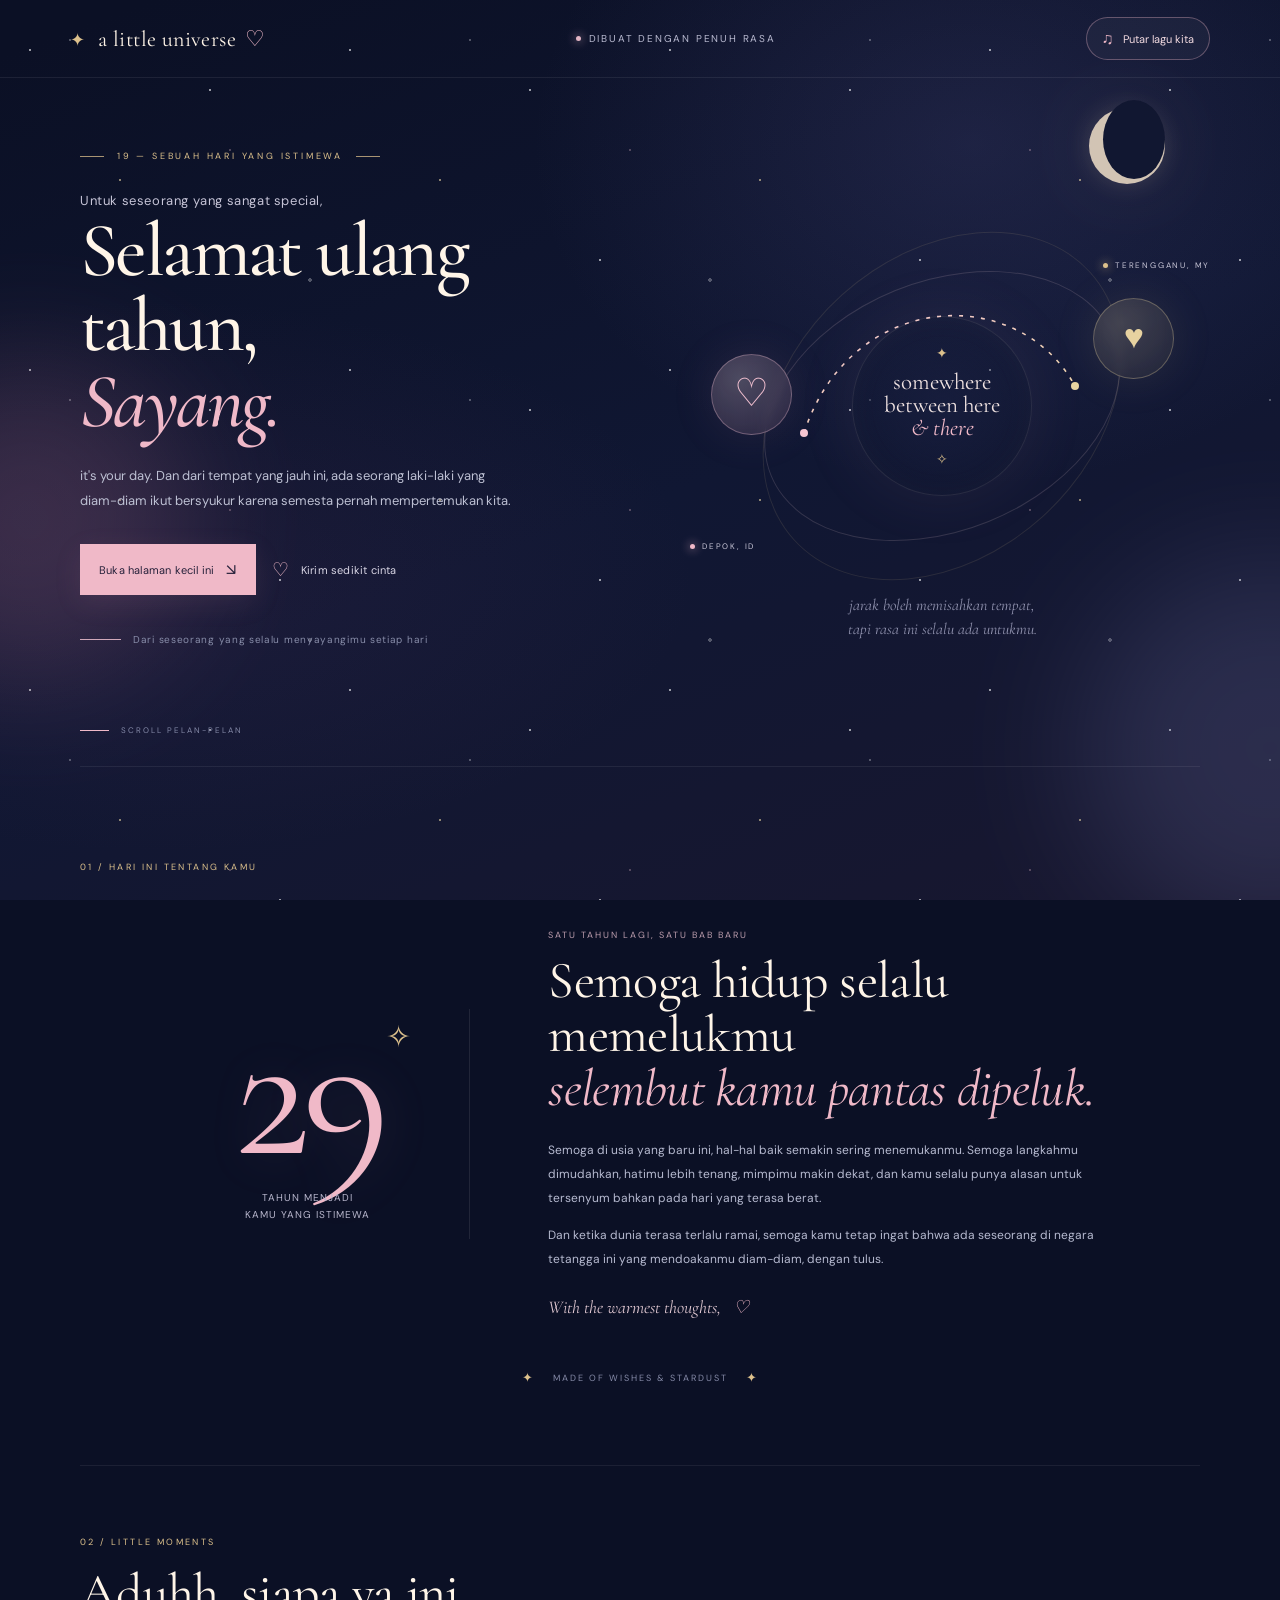
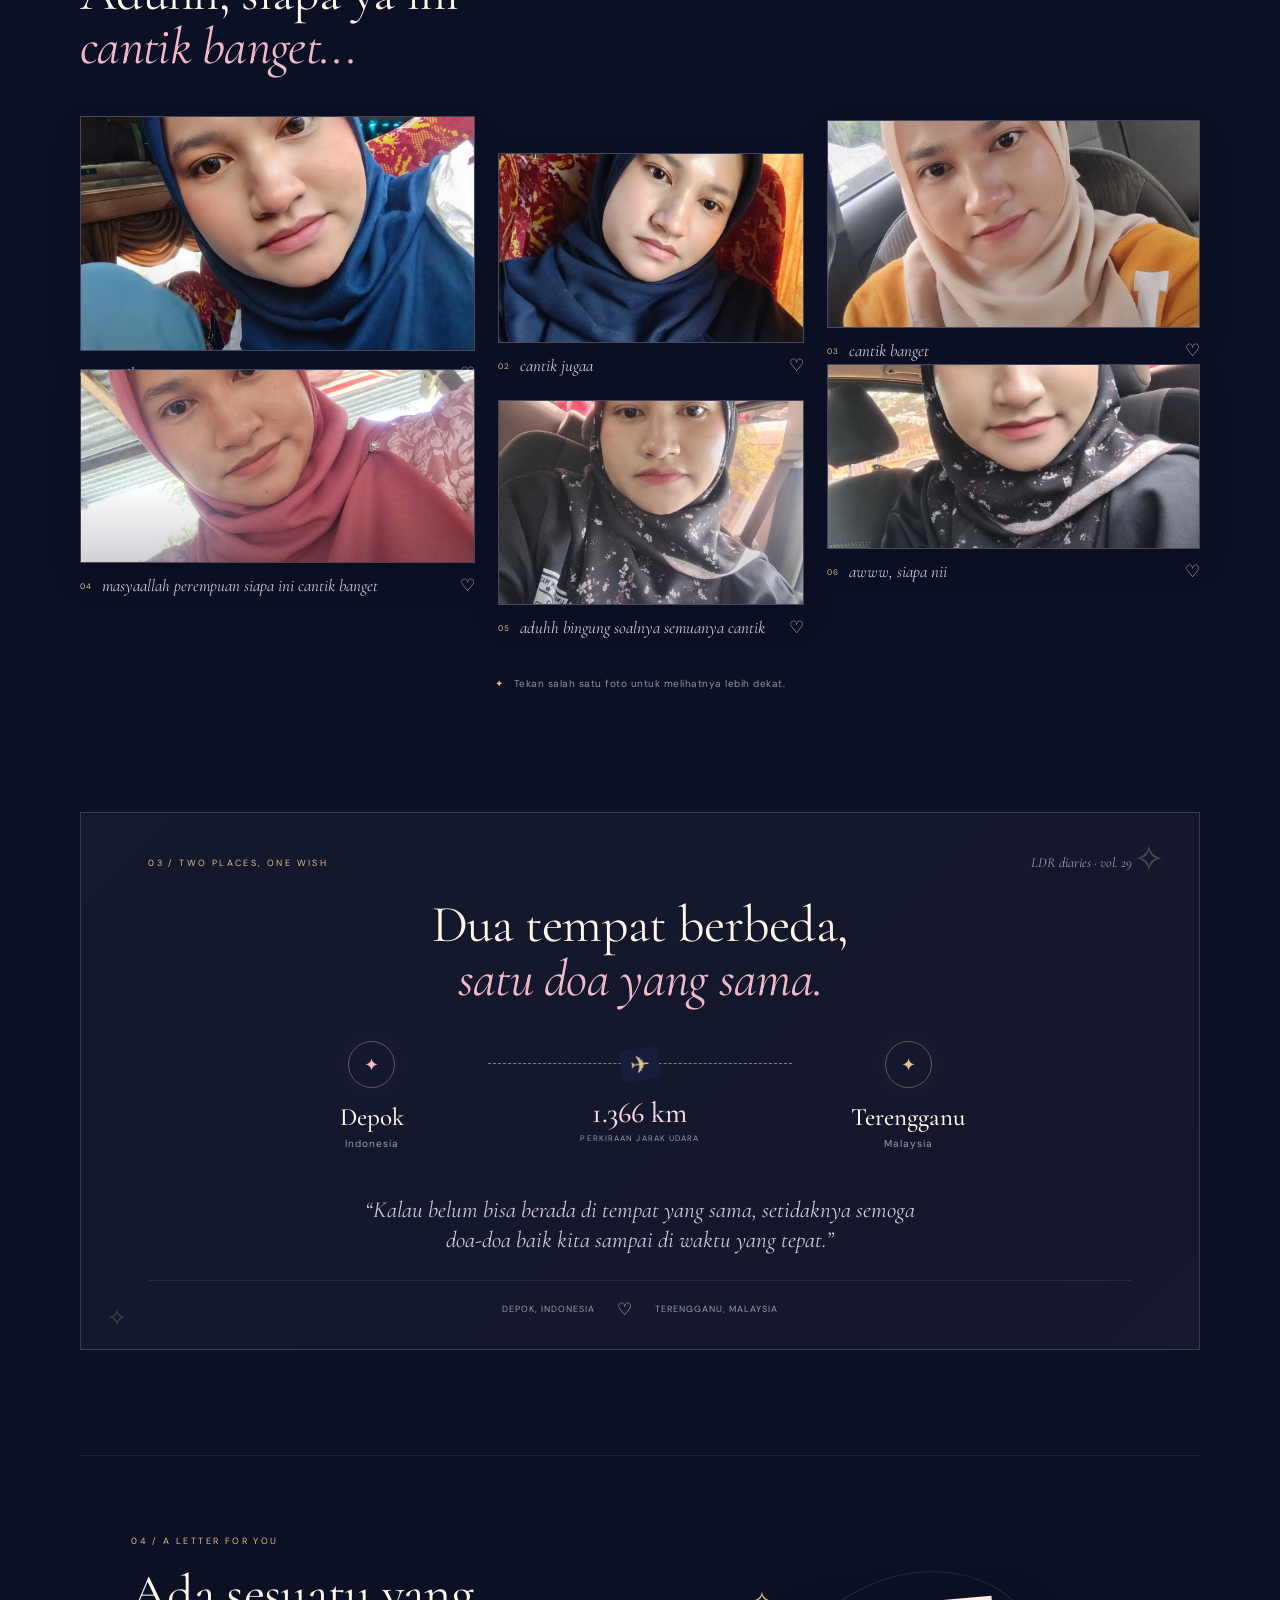
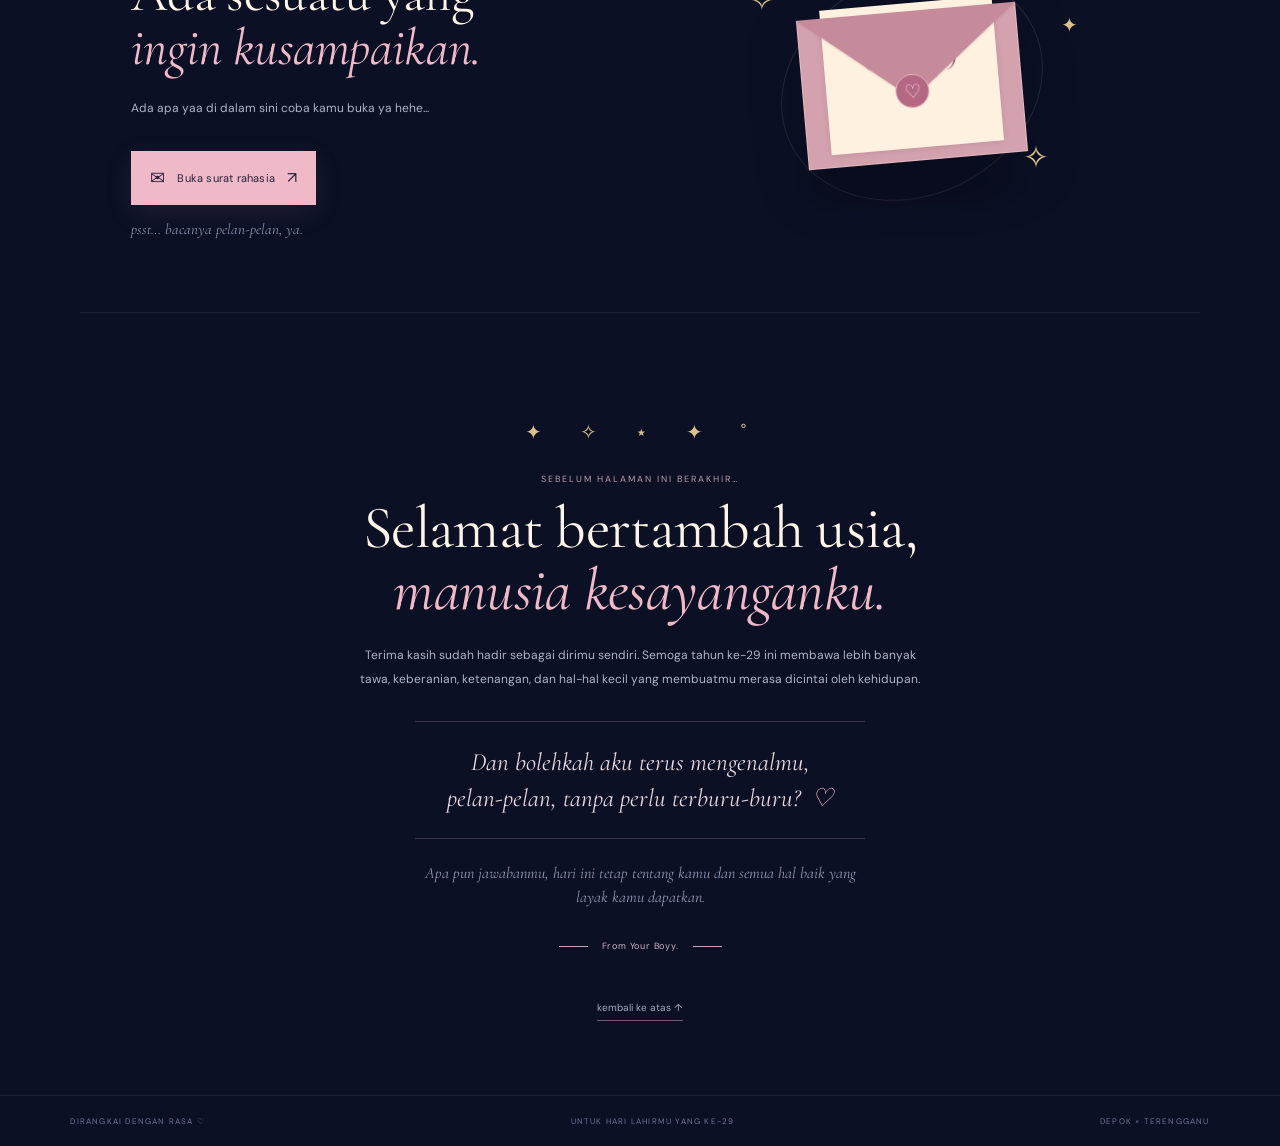
==== index.html @ 0161edea "Update index.html" ====
<!doctype html>
<html lang="id">
<head>
  <meta charset="utf-8">
  <meta name="viewport" content="width=device-width, initial-scale=1">
  <meta name="theme-color" content="#10162f">
  <meta name="description" content="Sebuah halaman kecil untuk merayakan 29 tahun seseorang yang istimewa, meski terpisah jarak Depok dan Terengganu.">
  <title>For you, My Bini ✦</title>
  <link rel="preconnect" href="https://fonts.googleapis.com">
  <link rel="preconnect" href="https://fonts.gstatic.com" crossorigin>
  <link href="https://fonts.googleapis.com/css2?family=Cormorant+Garamond:wght@400;500;600;700&family=DM+Sans:wght@400;500;600;700&display=swap" rel="stylesheet">
  <link rel="stylesheet" href="style.css">
</head>
<body>
  <div class="sky" aria-hidden="true">
    <div class="stars stars-a"></div><div class="stars stars-b"></div>
    <div class="moon"></div><div class="glow glow-one"></div><div class="glow glow-two"></div>
  </div>
  <div class="petal-layer" id="petalLayer" aria-hidden="true"></div>
  <div class="heart-layer" id="heartLayer" aria-hidden="true"></div>

  <header class="topbar">
    <a class="brand" href="#home" aria-label="Kembali ke halaman awal"><span class="brand-mark">✦</span> a little universe <span class="brand-heart">♡</span></a>
    <div class="topbar-note"><span class="status-dot"></span> dibuat dengan penuh rasa</div>
    <button class="music-control" id="musicToggle" type="button" aria-label="Putar musik">
      <span class="music-icon" id="musicIcon">♫</span><span id="musicLabel">Putar lagu kita</span>
    </button>
    <audio id="backgroundMusic" autoplay loop preload="auto">
  <source src="music/for-you.mp3" type="audio/mpeg">
</audio>
  </header>

  <main>
    <section class="hero section-wrap" id="home">
      <div class="hero-copy">
        <p class="eyebrow"><span class="eyebrow-line"></span> 19 — sebuah hari yang istimewa <span class="eyebrow-line"></span></p>
        <p class="hero-overline">Untuk seseorang yang sangat special,</p>
        <h1>Selamat ulang tahun,<br><em>Sayang.</em></h1>
        <p class="hero-subtitle">it's your day. Dan dari tempat yang jauh ini, ada seorang laki-laki yang diam-diam ikut bersyukur karena semesta pernah mempertemukan kita.</p>
        <div class="hero-actions">
          <a class="btn btn-primary" href="#surat">Buka halaman kecil ini <span>↘</span></a>
          <button class="btn btn-quiet" id="sprinkleButton" type="button"><span>♡</span> Kirim sedikit cinta</button>
        </div>
        <div class="hero-signature"><span class="signature-rule"></span><span>Dari seseorang yang selalu menyayangimu setiap hari</span></div>
      </div>
      <div class="hero-art" aria-label="Ilustrasi dua hati yang terhubung oleh jarak">
        <div class="orbit orbit-one"></div><div class="orbit orbit-two"></div>
        <div class="orbit-label label-id"><span class="mini-dot"></span> DEPOK, ID</div>
        <div class="orbit-label label-my"><span class="mini-dot"></span> TERENGGANU, MY</div>
        <svg class="connection-line" viewBox="0 0 420 390" aria-hidden="true">
          <path d="M72 222 C 118 80, 285 70, 343 175" fill="none" stroke="url(#lineGradient)" stroke-width="1.6" stroke-dasharray="4 7"/>
          <circle cx="72" cy="222" r="4" fill="#f6c6d2"/><circle cx="343" cy="175" r="4" fill="#e8d5a2"/>
          <defs><linearGradient id="lineGradient" x1="0" y1="0" x2="1" y2="1"><stop stop-color="#f6c6d2"/><stop offset="1" stop-color="#e8d5a2"/></linearGradient></defs>
        </svg>
        <div class="heart-orb heart-orb-left"><span>♡</span></div>
        <div class="heart-orb heart-orb-right"><span>♥</span></div>
        <div class="art-center"><span class="tiny-star">✦</span><span class="art-center-text">somewhere<br>between here<br><i>&amp; there</i></span><span class="tiny-star">✧</span></div>
        <div class="orbit-caption">jarak boleh memisahkan tempat,<br>tapi rasa ini selalu ada untukmu.</div>
      </div>
      <a class="scroll-cue" href="#wish" aria-label="Gulir ke bagian berikutnya"><span></span> SCROLL PELAN-PELAN</a>
    </section>

    <section class="wish section-wrap" id="wish">
      <div class="section-kicker">01 / HARI INI TENTANG KAMU</div>
      <div class="wish-grid">
        <div class="wish-number"><span class="number-29">29</span><span class="number-caption">tahun menjadi<br>kamu yang istimewa</span><span class="number-spark">✧</span></div>
        <div class="wish-copy">
          <p class="small-label">Satu tahun lagi, satu bab baru</p>
          <h2>Semoga hidup selalu memelukmu<br><em>selembut kamu pantas dipeluk.</em></h2>
          <p>Semoga di usia yang baru ini, hal-hal baik semakin sering menemukanmu. Semoga langkahmu dimudahkan, hatimu lebih tenang, mimpimu makin dekat, dan kamu selalu punya alasan untuk tersenyum bahkan pada hari yang terasa berat.</p>
          <p>Dan ketika dunia terasa terlalu ramai, semoga kamu tetap ingat bahwa ada seseorang di negara tetangga ini yang mendoakanmu diam-diam, dengan tulus.</p>
          <div class="wish-signoff">With the warmest thoughts, <span>♡</span></div>
        </div>
      </div>
      <div class="wish-divider"><span>✦</span><span>made of wishes &amp; stardust</span><span>✦</span></div>
    </section>

    <section class="gallery-section section-wrap" id="kenangan">
      <div class="section-heading">
        <div><div class="section-kicker">02 / LITTLE MOMENTS</div><h2>Aduhh, siapa ya ini<br><em>cantik banget...</em></h2></div>
      </div>
      <div class="gallery-grid">
        <button class="photo-card photo-tall" type="button" data-photo="1" aria-label="Buka foto kenangan 1">
          <span class="photo-frame"><img src="images/diyana1.jpeg" alt="Foto kenangan pertama" loading="lazy"><span class="photo-placeholder"><span class="placeholder-spark">✧</span><b>foto favoritmu</b><small>assets/foto-1.jpg</small></span><span class="photo-wash"></span></span><span class="photo-caption"><span>01</span> cantik <i>♡</i></span>
        </button>
        <button class="photo-card photo-offset" type="button" data-photo="2" aria-label="Buka foto kenangan 2">
          <span class="photo-frame"><img src="images/diyana2.jpeg" alt="Foto kenangan kedua" loading="lazy"><span class="photo-placeholder"><span class="placeholder-spark">✧</span><b>momen sederhana</b><small>assets/foto-2.jpg</small></span><span class="photo-wash"></span></span><span class="photo-caption"><span>02</span> cantik jugaa <i>♡</i></span>
        </button>
        <button class="photo-card photo-third" type="button" data-photo="3" aria-label="Buka foto kenangan 3">
          <span class="photo-frame"><img src="images/diyana4.jpeg" alt="Foto kenangan ketiga" loading="lazy"><span class="photo-placeholder"><span class="placeholder-spark">✧</span><b>versi terbaikmu</b><small>assets/foto-3.jpg</small></span><span class="photo-wash"></span></span><span class="photo-caption"><span>03</span> cantik banget <i>♡</i></span>
        </button>
        <button class="photo-card photo-fourth" type="button" data-photo="4" aria-label="Buka foto kenangan 4">
          <span class="photo-frame"><img src="images/diyana6.jpeg" alt="Foto kenangan keempat" loading="lazy"><span class="photo-placeholder"><span class="placeholder-spark">✧</span><b>pemandangan favorit</b><small>assets/foto-4.jpg</small></span><span class="photo-wash"></span></span><span class="photo-caption"><span>04</span> masyaallah perempuan siapa ini cantik banget <i>♡</i></span>
        </button>
        <button class="photo-card photo-fifth" type="button" data-photo="5" aria-label="Buka foto kenangan 5">
          <span class="photo-frame"><img src="images/diyana5.jpeg" alt="Foto kenangan kelima" loading="lazy"><span class="photo-placeholder"><span class="placeholder-spark">✧</span><b>foto yang bikin rindu</b><small>assets/foto-5.jpg</small></span><span class="photo-wash"></span></span><span class="photo-caption"><span>05</span> aduhh bingung soalnya semuanya cantik <i>♡</i></span>
        </button>
        <button class="photo-card photo-sixth" type="button" data-photo="6" aria-label="Buka foto kenangan 6">
          <span class="photo-frame"><img src="images/diyana7.jpeg" alt="Foto kenangan keenam" loading="lazy"><span class="photo-placeholder"><span class="placeholder-spark">✧</span><b>senyum sekali lagi</b><small>assets/foto-6.jpg</small></span><span class="photo-wash"></span></span><span class="photo-caption"><span>06</span> awww, siapa nii <i>♡</i></span>
        </button>
      </div>
      <p class="gallery-footnote"><span>✦</span> Tekan salah satu foto untuk melihatnya lebih dekat.</p>
    </section>

    <section class="distance-section section-wrap" id="jarak">
      <div class="distance-card">
        <div class="distance-topline"><span class="section-kicker">03 / TWO PLACES, ONE WISH</span><span class="distance-stamp">LDR diaries · vol. 29</span></div>
        <h2>Dua tempat berbeda,<br><em>satu doa yang sama.</em></h2>
        <div class="route-visual">
          <div class="route-place"><span class="route-pin pin-indo">✦</span><b>Depok</b><small>Indonesia</small></div>
          <div class="route-middle"><div class="route-dash"></div><div class="route-plane">✈</div><div class="distance-number" id="distanceNumber">— km</div><small>perkiraan jarak udara</small></div>
          <div class="route-place"><span class="route-pin pin-malay">✦</span><b>Terengganu</b><small>Malaysia</small></div>
        </div>
        <p class="distance-quote">“Kalau belum bisa berada di tempat yang sama, setidaknya semoga doa-doa baik kita sampai di waktu yang tepat.”</p>
        <div class="distance-bottom"><span>Depok, Indonesia</span><span class="tiny-heart">♡</span><span>Terengganu, Malaysia</span></div>
      </div>
    </section>

    <section class="letter-section section-wrap" id="surat">
      <div class="letter-intro">
        <div class="section-kicker">04 / A LETTER FOR YOU</div>
        <h2>Ada sesuatu yang<br><em>ingin kusampaikan.</em></h2>
        <p>Ada apa yaa di dalam sini coba kamu buka ya hehe...</p>
        <button class="btn btn-primary letter-open" id="openLetter" type="button"><span class="envelope-icon">✉</span> Buka surat rahasia <span>↗</span></button>
        <div class="letter-hint">psst… bacanya pelan-pelan, ya.</div>
      </div>
      <div class="letter-illustration" aria-hidden="true">
        <div class="letter-orbit"></div><div class="envelope-shadow"></div>
        <div class="envelope"><div class="envelope-back"></div><div class="envelope-paper"><span>untukmu,</span><b>di usia 29</b><i>♡</i></div><div class="envelope-flap"></div><div class="envelope-seal">♡</div></div>
        <span class="letter-star star-a">✧</span><span class="letter-star star-b">✦</span><span class="letter-star star-c">✧</span>
      </div>
    </section>

    <section class="closing-section section-wrap" id="penutup">
      <div class="closing-stars" aria-hidden="true">✦　✧　⋆　✦　˚</div>
      <p class="small-label">Sebelum halaman ini berakhir…</p>
      <h2>Selamat bertambah usia,<br><em>manusia kesayanganku.</em></h2>
      <p class="closing-copy">Terima kasih sudah hadir sebagai dirimu sendiri. Semoga tahun ke-29 ini membawa lebih banyak tawa, keberanian, ketenangan, dan hal-hal kecil yang membuatmu merasa dicintai oleh kehidupan.</p>
      <div class="closing-question">Dan bolehkah aku terus mengenalmu, <br>pelan-pelan, tanpa perlu terburu-buru? <span>♡</span></div>
      <p class="closing-note">Apa pun jawabanmu, hari ini tetap tentang kamu dan semua hal baik yang layak kamu dapatkan.</p>
      <div class="closing-signature"><span class="signature-line"></span><span>From Your Boyy.</span><span class="signature-line"></span></div>
      <button class="back-to-top" id="backToTop" type="button">kembali ke atas ↑</button>
    </section>
  </main>

  <footer class="site-footer"><span>dirangkai dengan rasa ♡</span><span>untuk hari lahirmu yang ke-29</span><span>Depok × Terengganu</span></footer>

  <div class="letter-modal" id="letterModal" role="dialog" aria-modal="true" aria-labelledby="letterTitle" aria-hidden="true">
    <div class="modal-backdrop" data-close-letter></div>
    <article class="letter-paper">
      <button class="modal-close" id="closeLetter" type="button" aria-label="Tutup surat">×</button>
      <div class="paper-top">A LETTER, JUST FOR YOU <span>♡</span></div>
      <div class="paper-flower">✿</div>
      <h2 id="letterTitle">Untuk Sayang,<br><em>di hari ulang tahunmu.</em></h2>
      <div class="letter-body">
        <p>Hai, kamu. Selamat ulang tahun, ya. 🤍</p>
        <p>Aku berharap kamu selalu dikelilingi hal-hal yang membuatmu bahagia, orang-orang yang tulus menyayangimu, dan kesempatan-kesempatan baik yang selama ini kamu tunggu.</p>
        <p>Aku tahu, dari Indonesia ke Malaysia ada jarak yang nggak bisa begitu saja dihilangkan. Ada waktu yang nggak selalu sama, ada rindu yang kadang cuma bisa disampaikan lewat pesan, dan ada momen ketika kehadiran secara langsung terasa jauh sekali. Tapi hari ini, lewat halaman kecil ini, aku ingin kamu tahu bahwa aku ikut senang bisa mengenalmu.</p>
        <p>Aku suka caramu menjadi dirimu sendiri. Mungkin aku belum tahu semua cerita tentangmu, belum mengenal semua sisi yang kamu simpan, dan tentu masih banyak hal yang bisa kupelajari tentang kamu. Justru itu yang membuatku ingin mengenalmu lebih jauh bukan dengan terburu-buru, melainkan dengan cara yang nyaman untuk kita berdua.</p>
        <p>Di harimu ini, semoga kamu nggak terlalu keras pada diri sendiri. Kamu nggak harus selalu kuat, nggak harus selalu punya jawaban, dan nggak perlu membandingkan perjalananmu dengan siapa pun. Kamu boleh beristirahat. Kamu boleh mengubah rencana. Kamu boleh memilih hal-hal yang membuat hati kamu tenang. Semoga kamu selalu ingat betapa berharganya dirimu, bahkan pada hari ketika kamu sendiri sulit melihatnya.</p>
        <p>Kalau suatu saat kamu lelah, semoga ada tempat untuk bercerita. Kalau suatu hari kamu meragukan diri sendiri, semoga kamu menemukan alasan untuk mencoba lagi. Dan kalau hari ini kamu meniup lilin, semoga salah satu harapanmu adalah untuk lebih bahagia karena kamu benar-benar pantas mendapatkannya.</p>
        <p>Aku nggak akan menjanjikan hal-hal besar hanya agar terdengar indah. Untuk sekarang, aku cukup ingin hadir dengan tulus, mendengarkanmu, mendukung hal-hal baik yang kamu perjuangkan, dan ikut tersenyum setiap kali ada kabar bahagia darimu. Biar waktu yang mengajarkan kita akan menjadi apa cerita ini nanti.</p>
        <p>Selamat ulang tahun, Sayang. Semoga Allah selalu melindungimu, hari ini dan seterusnya. Jaga diri baik-baik di sana, ya. Sampai jarak suatu hari terasa lebih dekat, aku titipkan doa dan sedikit rasa hangat dari sini.</p>
        <p class="letter-last-line">Kamu layak mendapat banyak hal baik.<br>Dan hari ini, aku berharap kamu merasakannya. <span>♡</span></p>
        <p class="letter-last-line">Sekarang kamu boleh buka barang yang kemarin dahh sampai. semoga suka yaa...<br>Love You So Much Sayangg... <span>♡</span></p>
      </div>
      <div class="paper-signoff">dengan tulus, <br><em>Boyy</em></div>
      <div class="paper-bottom">DEPOK, INDONESIA ✦ TERENGGANU, MALAYSIA</div>
    </article>
  </div>

  <div class="photo-modal" id="photoModal" role="dialog" aria-modal="true" aria-label="Tampilan foto besar" aria-hidden="true">
    <div class="modal-backdrop" data-close-photo></div><button class="photo-modal-close" id="closePhoto" type="button" aria-label="Tutup foto">×</button>
    <img id="largePhoto" src="" alt="Foto kenangan diperbesar"><p id="largePhotoCaption"></p>
  </div>
  <div class="toast" id="toast" role="status" aria-live="polite">Satu peluk virtual sedang dikirim ♡</div>
  <script src="script.js"></script>
</body>
</html>
---- style.css ----
:root {
  --night: #0b1025;
  --night-soft: #121a35;
  --navy: #182142;
  --rose: #f0b9c8;
  --rose-light: #f9dce3;
  --cream: #fff5e8;
  --gold: #ddc18c;
  --muted: #aaaec6;
  --serif: 'Cormorant Garamond', Georgia, serif;
  --sans: 'DM Sans', Arial, sans-serif;
}
* { box-sizing: border-box; }
html { scroll-behavior: smooth; scroll-padding-top: 80px; }
body { margin: 0; background: var(--night); color: var(--cream); font-family: var(--sans); overflow-x: hidden; }
button, a { font: inherit; }
button { color: inherit; }
a { color: inherit; text-decoration: none; }
::selection { background: #e9b7c6; color: #10152e; }
.sky { position: fixed; inset: 0; pointer-events: none; overflow: hidden; z-index: -2; background: radial-gradient(ellipse at 76% 16%, rgba(86, 84, 143, .22), transparent 32%), radial-gradient(ellipse at 12% 64%, rgba(96, 53, 93, .16), transparent 34%), linear-gradient(160deg,#0b1025 4%,#101733 54%,#18172f 100%); }
.stars, .stars:before, .stars:after { content: ''; position: absolute; inset: 0; background-repeat: repeat; }
.stars-a { opacity: .58; background-image: radial-gradient(1px 1px at 30px 50px,#fff 99%,transparent),radial-gradient(1px 1px at 120px 180px,#e8d5a2 99%,transparent),radial-gradient(1.5px 1.5px at 210px 90px,#fff 99%,transparent),radial-gradient(1px 1px at 280px 260px,#fff 99%,transparent); background-size: 320px 320px; animation: drift 100s linear infinite; }
.stars-b { opacity: .28; background-image: radial-gradient(1px 1px at 70px 40px,#fff 99%,transparent),radial-gradient(1px 1px at 230px 150px,#f6c6d2 99%,transparent),radial-gradient(2px 2px at 310px 280px,#fff 99%,transparent); background-size: 400px 360px; animation: drift 140s linear infinite reverse; }
.moon { position: absolute; top: 12%; right: 9%; width: 76px; aspect-ratio: 1; border-radius: 50%; background: #fbe9cf; opacity: .82; box-shadow: 0 0 24px rgba(255,228,191,.18),0 0 90px rgba(243,205,188,.14); }
.moon:after { content: ''; position: absolute; inset: -8px 0 5px 14px; border-radius: 50%; background: #10162f; }
.glow { position: absolute; border-radius: 50%; filter: blur(65px); opacity: .2; }
.glow-one { background: #c67e9e; width: 320px; height: 320px; top: 40%; left: -130px; }
.glow-two { background: #7f83bd; width: 380px; height: 380px; top: 62%; right: -180px; }
.topbar { height: 78px; display: flex; align-items: center; justify-content: space-between; gap: 22px; max-width: 1320px; padding: 0 5.5%; margin: auto; position: relative; z-index: 10; border-bottom: 1px solid rgba(255,255,255,.075); }
.brand { font-family: var(--serif); font-size: 22px; letter-spacing: .4px; white-space: nowrap; }.brand-mark { color: var(--gold); font-size: 18px; margin-right: 7px; }.brand-heart { color: var(--rose); margin-left: 4px; }
.topbar-note { font-size: 10px; letter-spacing: 1.8px; text-transform: uppercase; color: #b9bad0; display: flex; align-items: center; gap: 8px; }.status-dot { width: 5px; height: 5px; display: inline-block; border-radius: 50%; background: #e4b6c5; box-shadow: 0 0 10px #e4b6c5; }
.music-control { border: 1px solid rgba(240,185,200,.34); background: rgba(255,255,255,.035); padding: 10px 15px; display: flex; align-items: center; gap: 9px; cursor: pointer; border-radius: 30px; font-size: 11px; color: #f4dce2; transition: .25s; }.music-control:hover { background: rgba(240,185,200,.12); border-color: var(--rose); transform: translateY(-1px); }.music-icon { font-size: 16px; color: var(--rose); }.music-control.is-playing .music-icon { animation: musicPulse .8s ease-in-out infinite alternate; }
.section-wrap { width: min(1120px, 89%); margin-inline: auto; position: relative; }
.hero { min-height: 650px; display: grid; grid-template-columns: 1fr .92fr; align-items: center; padding: 72px 0 105px; gap: 4%; }
.hero-copy { position: relative; z-index: 2; padding-bottom: 15px; }.eyebrow { display: flex; align-items: center; gap: 13px; color: var(--gold); font-size: 9px; letter-spacing: 2.8px; text-transform: uppercase; margin: 0 0 30px; }.eyebrow-line { width: 24px; height: 1px; background: var(--gold); opacity: .75; }
.hero-overline { margin: 0 0 4px; color: #c6c4d7; font-size: 13px; letter-spacing: .6px; }.hero h1 { font: 500 clamp(54px,6vw,81px)/.98 var(--serif); letter-spacing: -2.6px; margin: 0 0 24px; color: #fff5e8; }.hero h1 em { color: var(--rose); font-weight: 500; }.hero-subtitle { color: #bdc0d3; font-size: 13px; line-height: 1.95; max-width: 435px; margin: 0; }.hero-actions { display: flex; flex-wrap: wrap; align-items: center; gap: 13px; margin-top: 31px; }.btn { border: 0; cursor: pointer; display: inline-flex; align-items: center; justify-content: center; gap: 12px; font-size: 11px; letter-spacing: .2px; transition: .25s; }.btn-primary { padding: 15px 19px; background: var(--rose); color: #26213a; box-shadow: 0 8px 28px rgba(217,151,174,.1); }.btn-primary:hover { background: #f8d4df; transform: translateY(-2px); box-shadow: 0 11px 34px rgba(217,151,174,.2); }.btn-primary span:last-child { font-size: 16px; }.btn-quiet { background: transparent; color: #d8d5e4; padding: 12px 3px; }.btn-quiet span { font-size: 19px; color: var(--rose); }.btn-quiet:hover { color: #fff; }.hero-signature { display: flex; align-items: center; gap: 12px; color: #888da9; font-size: 10px; letter-spacing: .7px; margin-top: 38px; }.signature-rule { height: 1px; width: 41px; background: #d0a8b9; }
.hero-art { min-height: 470px; position: relative; display: flex; align-items: center; justify-content: center; isolation: isolate; }.orbit { position: absolute; border: 1px solid rgba(224,194,201,.17); border-radius: 50%; transform: rotate(-22deg); }.orbit-one { width: 370px; height: 250px; }.orbit-two { width: 300px; height: 400px; transform: rotate(48deg); border-color: rgba(221,193,140,.12); }.heart-orb { position: absolute; width: 81px; height: 81px; display: grid; place-items: center; border-radius: 50%; backdrop-filter: blur(5px); font-size: 39px; z-index: 2; }.heart-orb-left { left: 5%; top: 39%; background: radial-gradient(circle at 35% 30%,rgba(255,223,230,.25),rgba(210,131,164,.12)); border: 1px solid rgba(245,196,210,.32); color: #f2c0d0; box-shadow: 0 0 46px rgba(211,140,171,.11); animation: float 5s ease-in-out infinite; }.heart-orb-right { right: 5%; top: 27%; font-size: 34px; color: #e7d2a0; background: radial-gradient(circle at 35% 30%,rgba(244,221,167,.2),rgba(164,135,90,.08)); border: 1px solid rgba(232,211,159,.3); box-shadow: 0 0 46px rgba(221,193,140,.1); animation: float 5.8s ease-in-out infinite reverse; }.heart-orb span { transform: translateY(-2px); }.connection-line { position: absolute; width: 100%; max-width: 420px; height: auto; inset: 50% auto auto 50%; transform: translate(-50%,-50%); overflow: visible; }.art-center { display: flex; flex-direction: column; align-items: center; justify-content: center; gap: 9px; text-align: center; width: 180px; height: 180px; border-radius: 50%; background: radial-gradient(circle,rgba(24,30,62,.76),rgba(17,23,48,.18) 70%); border: 1px solid rgba(245,225,214,.1); box-shadow: 0 0 65px rgba(212,156,185,.08),inset 0 0 32px rgba(245,213,222,.03); }.art-center-text { font: 400 23px/1.02 var(--serif); color: #eee1e0; }.art-center-text i { color: var(--rose); }.tiny-star { color: var(--gold); font-size: 14px; }.orbit-label { position: absolute; font-size: 8px; letter-spacing: 1.8px; color: #c9c7d8; display: flex; align-items: center; gap: 7px; }.label-id { left: 1%; bottom: 19%; }.label-my { right: -2%; top: 19%; }.mini-dot { width: 5px; height: 5px; background: var(--rose); border-radius: 50%; box-shadow: 0 0 10px var(--rose); }.label-my .mini-dot { background: var(--gold); box-shadow: 0 0 10px var(--gold); }.orbit-caption { position: absolute; bottom: 0; text-align: center; color: #8f91ad; font: italic 16px/1.45 var(--serif); }.scroll-cue { position: absolute; bottom: 31px; left: 0; display: flex; align-items: center; gap: 12px; font-size: 8px; color: #858aa8; letter-spacing: 2px; }.scroll-cue span { width: 29px; height: 1px; background: var(--rose); }
.wish { padding: 94px 0 79px; border-top: 1px solid rgba(255,255,255,.07); }.section-kicker { font-size: 9px; color: var(--gold); letter-spacing: 2.4px; text-transform: uppercase; }.wish-grid { display: grid; grid-template-columns: .8fr 1.45fr; gap: 8%; align-items: center; padding: 56px 6% 51px; }.wish-number { min-height: 230px; display: flex; flex-direction: column; justify-content: center; align-items: center; position: relative; border-right: 1px solid rgba(255,255,255,.09); }.number-29 { font: 400 clamp(120px,15vw,190px)/.73 var(--serif); letter-spacing: -8px; color: var(--rose); text-shadow: 0 0 54px rgba(228,169,190,.14); }.number-caption { text-align: center; margin-top: 26px; font-size: 10px; color: #b8b6cc; line-height: 1.7; letter-spacing: 1px; text-transform: uppercase; }.number-spark { color: var(--gold); position: absolute; top: 8px; right: 18%; font-size: 30px; }.wish-copy .small-label,.small-label { margin: 0 0 13px; font-size: 9px; letter-spacing: 2px; text-transform: uppercase; color: #bc9dad; }.wish-copy h2,.section-heading h2,.distance-card h2,.letter-intro h2,.closing-section h2 { font: 400 clamp(35px,4.3vw,52px)/1.03 var(--serif); margin: 0 0 23px; letter-spacing: -.7px; }.wish-copy h2 em,.section-heading h2 em,.distance-card h2 em,.letter-intro h2 em,.closing-section h2 em { color: var(--rose); font-weight: 400; }.wish-copy p:not(.small-label) { font-size: 12px; color: #b6bad0; line-height: 2; margin: 0 0 13px; max-width: 590px; }.wish-signoff { margin-top: 25px; color: #ddc5cf; font: italic 18px var(--serif); }.wish-signoff span { color: var(--rose); padding-left: 8px; }.wish-divider { display: flex; justify-content: center; align-items: center; gap: 18px; color: #868ba8; font-size: 9px; letter-spacing: 2px; text-transform: uppercase; }.wish-divider span:first-child,.wish-divider span:last-child { color: var(--gold); font-size: 13px; }
.gallery-section { padding: 70px 0 105px; border-top: 1px solid rgba(255,255,255,.07); }.section-heading { display: flex; justify-content: space-between; align-items: flex-end; gap: 40px; margin-bottom: 43px; }.section-heading h2 { margin: 18px 0 0; }.section-heading > p { max-width: 330px; color: #aeb2c9; font-size: 11px; line-height: 1.9; margin: 0 0 4px; }.gallery-grid { display: grid; grid-template-columns: 1.06fr .82fr 1fr; grid-template-rows: 240px 240px; gap: 26px 23px; align-items: start; }.photo-card { display: block; padding: 0; text-align: left; color: inherit; background: transparent; border: 0; cursor: zoom-in; min-width: 0; }.photo-frame { display: block; position: relative; width: 100%; height: 190px; overflow: hidden; border: 1px solid rgba(255,255,255,.15); background: linear-gradient(145deg,rgba(224,167,187,.17),rgba(53,60,103,.45)); box-shadow: 0 15px 32px rgba(0,0,0,.12); }.photo-frame img { display: block; position: absolute; inset: 0; width: 100%; height: 100%; object-fit: cover; opacity: 0; transition: opacity .35s, transform .7s; z-index: 2; }.photo-frame.has-photo img { opacity: 1; }.photo-card:hover .photo-frame img { transform: scale(1.045); }.photo-placeholder { position: absolute; inset: 0; display: flex; flex-direction: column; justify-content: center; align-items: center; gap: 7px; color: rgba(255,240,237,.84); z-index: 1; background: radial-gradient(ellipse at 50% 30%,rgba(224,168,190,.23),transparent 55%),linear-gradient(145deg,rgba(36,42,79,.35),rgba(120,72,100,.22)); }.photo-placeholder b { font: 400 22px var(--serif); letter-spacing: .2px; }.photo-placeholder small { font-size: 8px; color: rgba(237,216,226,.68); letter-spacing: 1px; }.placeholder-spark { font-size: 24px; color: var(--gold); }.photo-frame.has-photo .photo-placeholder { display: none; }.photo-wash { position: absolute; inset: 0; z-index: 3; background: linear-gradient(180deg,transparent 60%,rgba(10,14,34,.19)); pointer-events: none; }.photo-caption { display: flex; align-items: center; gap: 10px; font: italic 17px var(--serif); color: #d8cfdd; padding-top: 12px; }.photo-caption > span { color: var(--gold); font: 8px var(--sans); letter-spacing: 1px; }.photo-caption i { color: var(--rose); font-style: normal; margin-left: auto; }.photo-tall { grid-row: span 1; }.photo-tall .photo-frame { height: 235px; }.photo-offset { margin-top: 37px; }.photo-offset .photo-frame { height: 190px; }.photo-third { margin-top: 4px; }.photo-third .photo-frame { height: 208px; }.photo-fourth { margin-top: -13px; }.photo-fourth .photo-frame { height: 194px; }.photo-fifth { margin-top: 18px; }.photo-fifth .photo-frame { height: 205px; }.photo-sixth { margin-top: -18px; }.photo-sixth .photo-frame { height: 185px; }.gallery-footnote { text-align: center; margin: 55px 0 0; color: #8e91ae; font-size: 10px; letter-spacing: .5px; }.gallery-footnote span { color: var(--gold); margin-right: 7px; }
.distance-section { padding: 17px 0 105px; }.distance-card { border: 1px solid rgba(232,208,198,.18); background: linear-gradient(135deg,rgba(255,255,255,.035),rgba(202,151,173,.055)); padding: 41px 6% 29px; position: relative; overflow: hidden; }.distance-card:before,.distance-card:after { content: '✧'; position: absolute; color: rgba(221,193,140,.28); font-size: 38px; }.distance-card:before { top: 21px; right: 34px; }.distance-card:after { bottom: 16px; left: 26px; font-size: 24px; }.distance-topline { display: flex; justify-content: space-between; align-items: center; gap: 12px; }.distance-stamp { font: italic 14px var(--serif); color: #9da0b9; }.distance-card h2 { text-align: center; margin: 27px 0 36px; }.route-visual { display: grid; grid-template-columns: 1fr 1.3fr 1fr; align-items: center; max-width: 770px; margin: 0 auto; }.route-place { display: flex; flex-direction: column; align-items: center; text-align: center; gap: 5px; }.route-pin { width: 47px; height: 47px; border: 1px solid rgba(242,197,208,.35); border-radius: 50%; display: grid; place-items: center; color: var(--rose); font-size: 18px; margin-bottom: 9px; box-shadow: 0 0 25px rgba(222,162,183,.06); }.pin-malay { border-color: rgba(232,211,159,.35); color: var(--gold); }.route-place b { font: 500 25px var(--serif); }.route-place small { font-size: 10px; color: #999db8; letter-spacing: 1px; }.route-middle { position: relative; text-align: center; display: flex; flex-direction: column; align-items: center; }.route-dash { width: 100%; height: 1px; border-top: 1px dashed rgba(230,202,206,.55); position: absolute; left: 0; top: 14px; }.route-plane { position: relative; z-index: 1; background: #171c3b; padding: 0 9px; color: var(--gold); font-size: 24px; transform: rotate(-8deg); }.distance-number { font: 500 29px var(--serif); color: #f5d8df; margin-top: 15px; }.route-middle small { color: #969ab4; font-size: 8px; letter-spacing: 1.1px; margin-top: 3px; text-transform: uppercase; }.distance-quote { color: #d2c6d6; font: italic 23px/1.3 var(--serif); text-align: center; max-width: 580px; margin: 46px auto 24px; }.distance-bottom { border-top: 1px solid rgba(255,255,255,.08); padding-top: 17px; display: flex; align-items: center; justify-content: center; gap: 22px; color: #969bb5; font-size: 9px; letter-spacing: 1px; text-transform: uppercase; }.tiny-heart { color: var(--rose); font-size: 17px; }
.letter-section { min-height: 440px; border-top: 1px solid rgba(255,255,255,.07); border-bottom: 1px solid rgba(255,255,255,.07); padding: 79px 4% 74px; display: grid; grid-template-columns: 1fr 1fr; align-items: center; gap: 7%; }.letter-intro h2 { margin-top: 20px; }.letter-intro > p { max-width: 375px; color: #afb2c9; font-size: 12px; line-height: 1.9; }.letter-open { margin-top: 19px; }.envelope-icon { font-size: 18px; }.letter-hint { color: #8e92ae; font: italic 15px var(--serif); margin-top: 15px; }.letter-illustration { height: 285px; position: relative; display: grid; place-items: center; }.letter-orbit { position: absolute; width: 270px; height: 220px; border: 1px solid rgba(232,205,193,.12); border-radius: 50%; transform: rotate(-25deg); }.envelope-shadow { width: 225px; height: 30px; background: rgba(0,0,0,.24); filter: blur(16px); border-radius: 50%; position: absolute; bottom: 26px; }.envelope { width: 220px; height: 150px; position: relative; filter: drop-shadow(0 20px 26px rgba(0,0,0,.22)); transform: rotate(-5deg); transition: transform .4s; }.letter-illustration:hover .envelope { transform: rotate(0) translateY(-6px); }.envelope-back { position: absolute; inset: 0; background: #d4a2ae; border: 1px solid #e2b8c0; }.envelope-paper { position: absolute; z-index: 1; width: 173px; height: 145px; bottom: 13px; left: 24px; background: #fff1df; color: #45405a; display: flex; flex-direction: column; align-items: center; justify-content: flex-start; padding-top: 19px; font: italic 15px var(--serif); box-shadow: 0 1px 6px rgba(0,0,0,.1); }.envelope-paper b { font: 500 25px var(--serif); color: #9d566d; margin-top: 3px; }.envelope-paper i { font-size: 23px; font-style: normal; color: #b96783; margin-top: 5px; }.envelope-flap { position: absolute; z-index: 2; top: 0; left: 0; width: 0; height: 0; border-left: 110px solid transparent; border-right: 110px solid transparent; border-top: 88px solid #c58b9a; filter: drop-shadow(0 1px 1px rgba(96,48,66,.14)); }.envelope-seal { position: absolute; z-index: 3; top: 63px; left: calc(50% - 17px); width: 34px; height: 34px; display: grid; place-items: center; border-radius: 50%; background: #b56883; border: 1px solid #e6b6c2; color: #ffe1e7; font-size: 19px; }.letter-star { position: absolute; color: var(--gold); }.star-a { top: 14%; left: 16%; font-size: 26px; }.star-b { top: 24%; right: 15%; font-size: 20px; }.star-c { bottom: 18%; right: 21%; font-size: 31px; }
.closing-section { padding: 106px 0 74px; text-align: center; display: flex; flex-direction: column; align-items: center; }.closing-stars { color: var(--gold); letter-spacing: 9px; font-size: 20px; margin-bottom: 27px; }.closing-section h2 { font-size: clamp(39px,5vw,60px); margin: 0 0 21px; }.closing-copy { color: #b0b4cb; font-size: 12px; line-height: 2; max-width: 565px; margin: 0 auto 30px; }.closing-question { font: italic 25px/1.45 var(--serif); color: #e9d8df; padding: 22px 32px; border-top: 1px solid rgba(236,202,210,.2); border-bottom: 1px solid rgba(236,202,210,.2); max-width: 640px; }.closing-question span { color: var(--rose); display: inline-block; margin-left: 5px; }.closing-note { font: italic 16px var(--serif); color: #9297b3; max-width: 450px; line-height: 1.5; margin: 22px 0 31px; }.closing-signature { display: flex; align-items: center; gap: 14px; color: #d0b5c4; font-size: 9px; letter-spacing: .8px; }.signature-line { width: 29px; height: 1px; background: #c6a5b5; }.back-to-top { background: transparent; border: 0; border-bottom: 1px solid rgba(240,185,200,.45); padding: 6px 0; color: #a8abc2; font-size: 10px; margin-top: 43px; cursor: pointer; transition: color .2s; }.back-to-top:hover { color: var(--rose); }.site-footer { border-top: 1px solid rgba(255,255,255,.07); padding: 20px 5.5%; display: flex; justify-content: space-between; color: #6f7594; font-size: 8px; letter-spacing: 1.2px; text-transform: uppercase; }
.petal-layer,.heart-layer { position: fixed; inset: 0; overflow: hidden; pointer-events: none; z-index: 20; }.petal { position: absolute; top: -30px; color: rgba(245,190,207,.7); font-size: 15px; animation: petalFall linear forwards; text-shadow: 0 0 8px rgba(245,190,207,.15); }.floating-heart { position: absolute; bottom: -20px; color: #f3b9cc; font-size: 20px; animation: heartRise 3.6s ease-out forwards; text-shadow: 0 0 15px rgba(244,180,200,.4); }.toast { position: fixed; left: 50%; bottom: 25px; transform: translate(-50%,20px); opacity: 0; pointer-events: none; padding: 13px 21px; background: rgba(245,220,226,.96); color: #30243b; font-size: 11px; box-shadow: 0 8px 35px rgba(0,0,0,.25); z-index: 100; transition: opacity .3s,transform .3s; text-align: center; max-width: calc(100% - 30px); }.toast.show { opacity: 1; transform: translate(-50%,0); }
.letter-modal,.photo-modal { display: none; position: fixed; inset: 0; z-index: 50; align-items: center; justify-content: center; padding: 22px; }.letter-modal.open,.photo-modal.open { display: flex; animation: fadeIn .25s ease; }.modal-backdrop { position: absolute; inset: 0; background: rgba(5,8,22,.84); backdrop-filter: blur(9px); }.letter-paper { position: relative; z-index: 1; width: min(650px,100%); max-height: min(88vh,900px); overflow-y: auto; background: #fff4e7; color: #484052; padding: 35px clamp(25px,6vw,62px) 32px; box-shadow: 0 20px 100px rgba(0,0,0,.4); border: 1px solid #e4c5b8; animation: paperIn .4s ease both; scrollbar-color: #d0a8b4 #fff4e7; }.modal-close,.photo-modal-close { position: absolute; top: 14px; right: 18px; border: 0; background: transparent; color: #756477; cursor: pointer; font-size: 28px; line-height: 1; }.paper-top,.paper-bottom { display: flex; align-items: center; justify-content: space-between; gap: 12px; font-size: 8px; letter-spacing: 2px; color: #a27b88; }.paper-top span { color: #ba6b85; font-size: 18px; }.paper-flower { color: #ca8a9a; font-size: 26px; text-align: center; margin-top: 20px; }.letter-paper h2 { font: 500 40px/1 var(--serif); color: #42384b; text-align: center; margin: 9px 0 23px; }.letter-paper h2 em { color: #ae6e85; font-weight: 500; }.letter-body p { font: 16px/1.82 var(--serif); color: #615568; margin: 0 0 15px; }.letter-body p:first-child { color: #8f536b; font-weight: 600; }.letter-body .letter-last-line { font-style: italic; color: #8e506b; text-align: center; padding: 12px 0 4px; }.letter-last-line span { color: #c47f97; }.paper-signoff { text-align: right; font: italic 16px/1.2 var(--serif); color: #8a738b; margin-top: 12px; }.paper-signoff em { font-size: 23px; color: #a65e7c; }.paper-bottom { border-top: 1px solid #ead5cb; padding-top: 15px; margin-top: 25px; justify-content: center; font-size: 7px; }.photo-modal { flex-direction: column; }.photo-modal img { z-index: 1; max-width: min(88vw,900px); max-height: 78vh; object-fit: contain; box-shadow: 0 15px 60px rgba(0,0,0,.4); }.photo-modal p { z-index: 1; color: #f4dfe5; font: italic 20px var(--serif); margin: 17px 0 0; }.photo-modal-close { z-index: 2; top: 24px; right: 30px; color: white; font-size: 38px; }
@keyframes drift { from { transform: translateY(0); } to { transform: translateY(-300px); } } @keyframes float { 0%,100% { transform: translateY(0) rotate(-3deg); } 50% { transform: translateY(-12px) rotate(3deg); } } @keyframes musicPulse { from { transform: scale(.9); } to { transform: scale(1.18); } } @keyframes petalFall { 0% { transform: translate3d(0,-8vh,0) rotate(0); opacity: 0; } 12% { opacity: .9; } 100% { transform: translate3d(var(--drift),110vh,0) rotate(540deg); opacity: 0; } } @keyframes heartRise { 0% { transform: translateY(0) scale(.5) rotate(-15deg); opacity: 0; } 12% { opacity: .9; } 100% { transform: translateY(-110vh) scale(1.4) rotate(25deg); opacity: 0; } } @keyframes fadeIn { from { opacity: 0; } to { opacity: 1; } } @keyframes paperIn { from { opacity: 0; transform: translateY(22px) scale(.98); } to { opacity: 1; transform: translateY(0) scale(1); } }
@media (max-width: 850px) { .topbar { padding-inline: 5%; }.topbar-note { display: none; }.hero { grid-template-columns: 1fr 1fr; gap: 0; }.hero h1 { font-size: clamp(52px,7vw,70px); }.hero-art { transform: scale(.9); }.wish-grid { padding-inline: 2%; gap: 5%; }.gallery-grid { grid-template-rows: 210px 210px; gap: 24px 16px; }.photo-frame,.photo-tall .photo-frame,.photo-third .photo-frame,.photo-fourth .photo-frame,.photo-fifth .photo-frame { height: 180px; }.photo-caption { font-size: 15px; }.letter-section { padding-inline: 1%; } }
@media (max-width: 620px) { .topbar { height: 68px; }.brand { font-size: 18px; }.music-control { padding: 9px 11px; font-size: 0; gap: 3px; }.music-icon { font-size: 18px; }.music-control #musicLabel { display: none; }.hero { min-height: auto; grid-template-columns: 1fr; padding: 74px 0 75px; }.hero-copy { padding: 0 0 0; }.hero h1 { font-size: clamp(60px,14vw,83px); }.hero-subtitle { max-width: 480px; }.hero-art { min-height: 380px; width: 100%; margin-top: 20px; transform: none; }.heart-orb-left { left: 0; }.heart-orb-right { right: 0; }.orbit-one { width: 310px; height: 220px; }.orbit-two { width: 245px; height: 340px; }.art-center { width: 160px; height: 160px; }.orbit-label { font-size: 7px; }.label-id { left: 0; bottom: 14%; }.label-my { right: 0; top: 15%; }.orbit-caption { bottom: -7px; font-size: 15px; }.scroll-cue { bottom: 23px; }.wish { padding: 67px 0 55px; }.wish-grid { grid-template-columns: 1fr; padding: 38px 0 31px; gap: 35px; }.wish-number { min-height: 200px; border-right: 0; border-bottom: 1px solid rgba(255,255,255,.09); padding-bottom: 29px; }.number-29 { font-size: 155px; }.number-spark { right: 24%; top: 0; }.wish-copy h2,.section-heading h2,.distance-card h2,.letter-intro h2 { font-size: 42px; }.wish-copy { padding: 0 2px; }.wish-divider { font-size: 7px; gap: 10px; }.gallery-section { padding: 65px 0 75px; }.section-heading { display: block; margin-bottom: 32px; }.section-heading > p { margin-top: 19px; }.gallery-grid { grid-template-columns: 1fr 1fr; grid-template-rows: auto; gap: 24px 13px; }.photo-card,.photo-offset,.photo-third,.photo-fourth,.photo-fifth,.photo-sixth { margin-top: 0; }.photo-frame,.photo-tall .photo-frame,.photo-offset .photo-frame,.photo-third .photo-frame,.photo-fourth .photo-frame,.photo-fifth .photo-frame,.photo-sixth .photo-frame { height: 165px; }.photo-tall { transform: translateY(8px); }.photo-third { transform: translateY(13px); }.photo-fifth { transform: translateY(8px); }.photo-caption { font-size: 14px; gap: 6px; padding-top: 9px; }.photo-caption > span { font-size: 7px; }.photo-placeholder b { font-size: 17px; }.photo-placeholder small { font-size: 7px; }.gallery-footnote { margin-top: 43px; }.distance-section { padding-bottom: 75px; }.distance-card { padding: 31px 5% 25px; }.distance-topline { align-items: flex-start; }.section-kicker { font-size: 8px; letter-spacing: 1.4px; }.distance-stamp { font-size: 12px; }.distance-card h2 { margin: 25px 0 34px; }.route-visual { grid-template-columns: .9fr 1.25fr .9fr; }.route-place b { font-size: 20px; }.route-place small { font-size: 8px; }.route-pin { width: 40px; height: 40px; }.distance-number { font-size: 23px; }.route-middle small { font-size: 7px; }.distance-quote { font-size: 20px; margin-top: 36px; }.distance-bottom { gap: 9px; font-size: 7px; letter-spacing: .5px; }.letter-section { padding: 66px 0 61px; grid-template-columns: 1fr; gap: 25px; }.letter-illustration { height: 240px; }.envelope { transform: scale(.9) rotate(-5deg); }.letter-illustration:hover .envelope { transform: scale(.9) translateY(-6px); }.closing-section { padding: 78px 0 55px; }.closing-section h2 { font-size: 43px; }.closing-question { font-size: 21px; padding: 19px 7px; }.closing-copy { font-size: 11px; }.closing-signature { font-size: 8px; gap: 8px; }.signature-line { width: 18px; }.site-footer { flex-direction: column; align-items: center; gap: 9px; text-align: center; }.letter-paper { padding: 30px 23px 25px; }.letter-paper h2 { font-size: 34px; }.letter-body p { font-size: 15px; } }
@media (prefers-reduced-motion: reduce) { *,*::before,*::after { animation-duration: .01ms !important; animation-iteration-count: 1 !important; scroll-behavior: auto !important; transition-duration: .01ms !important; } }
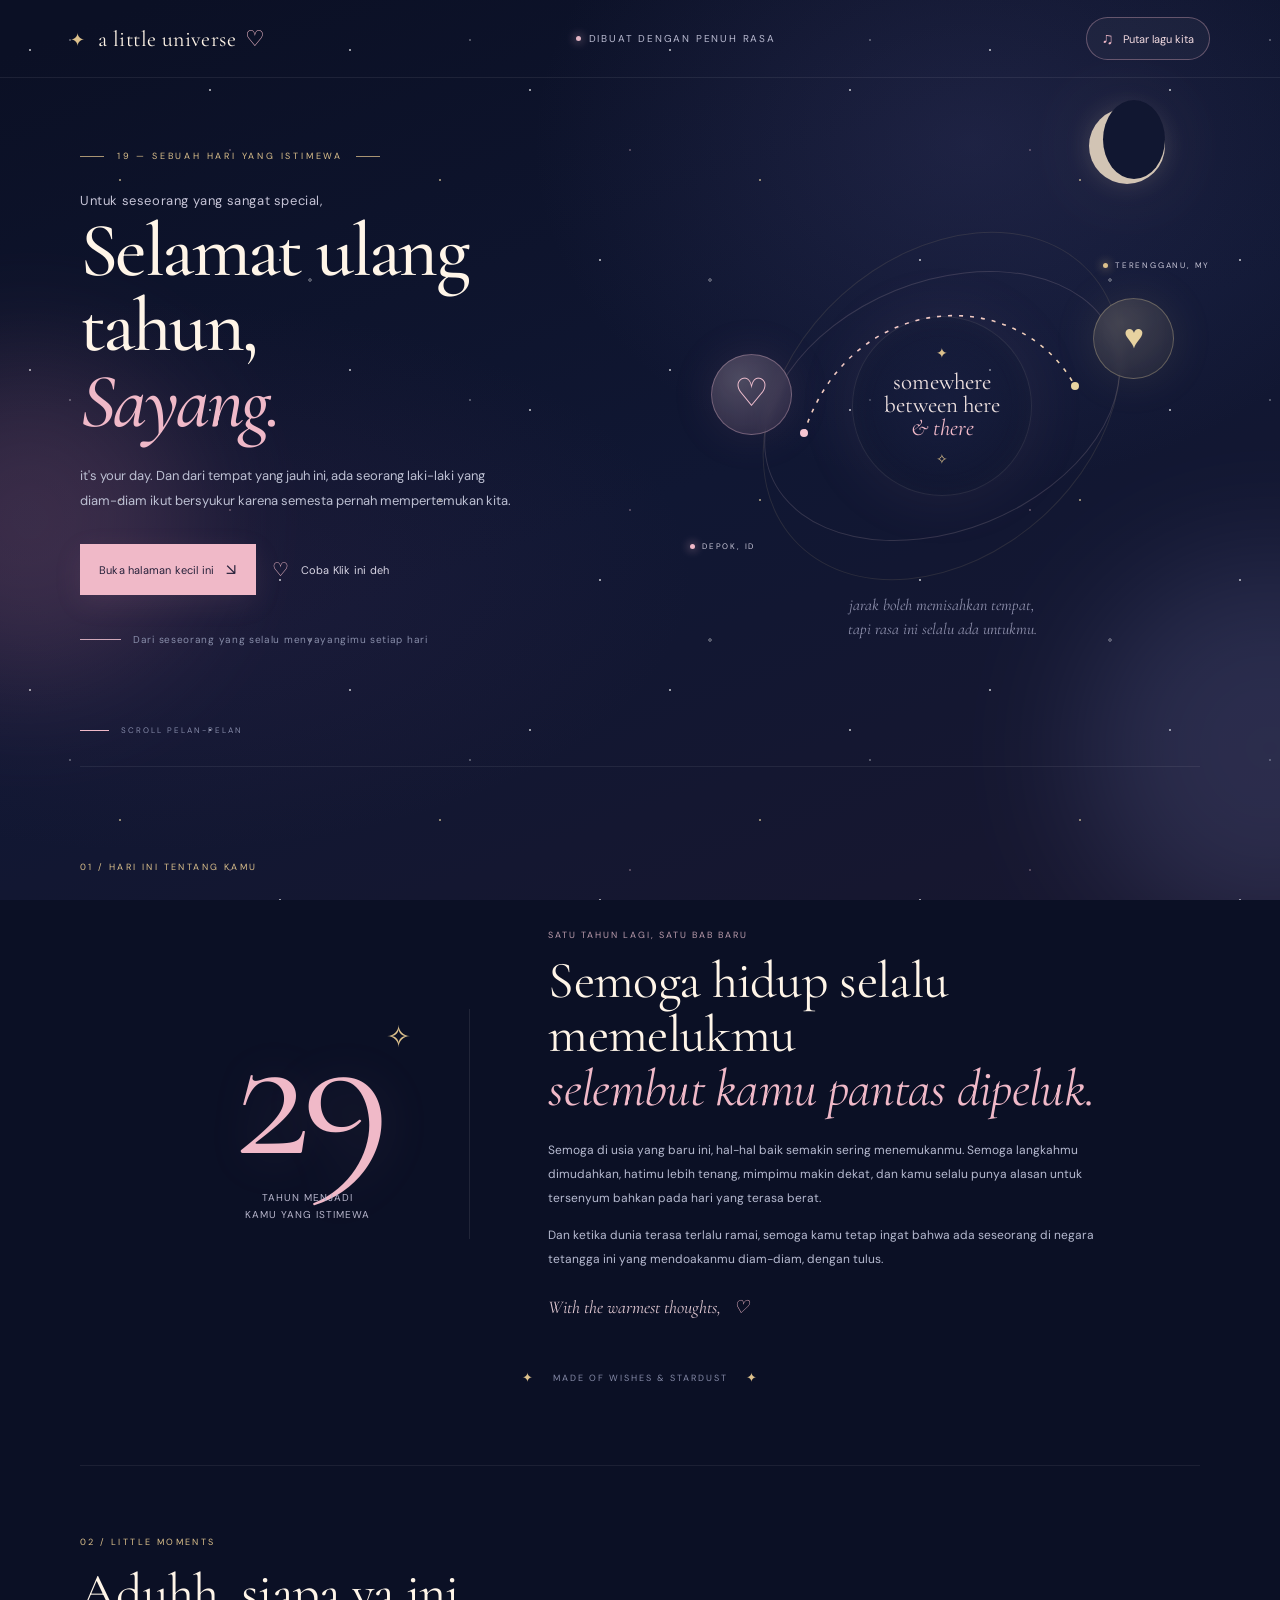
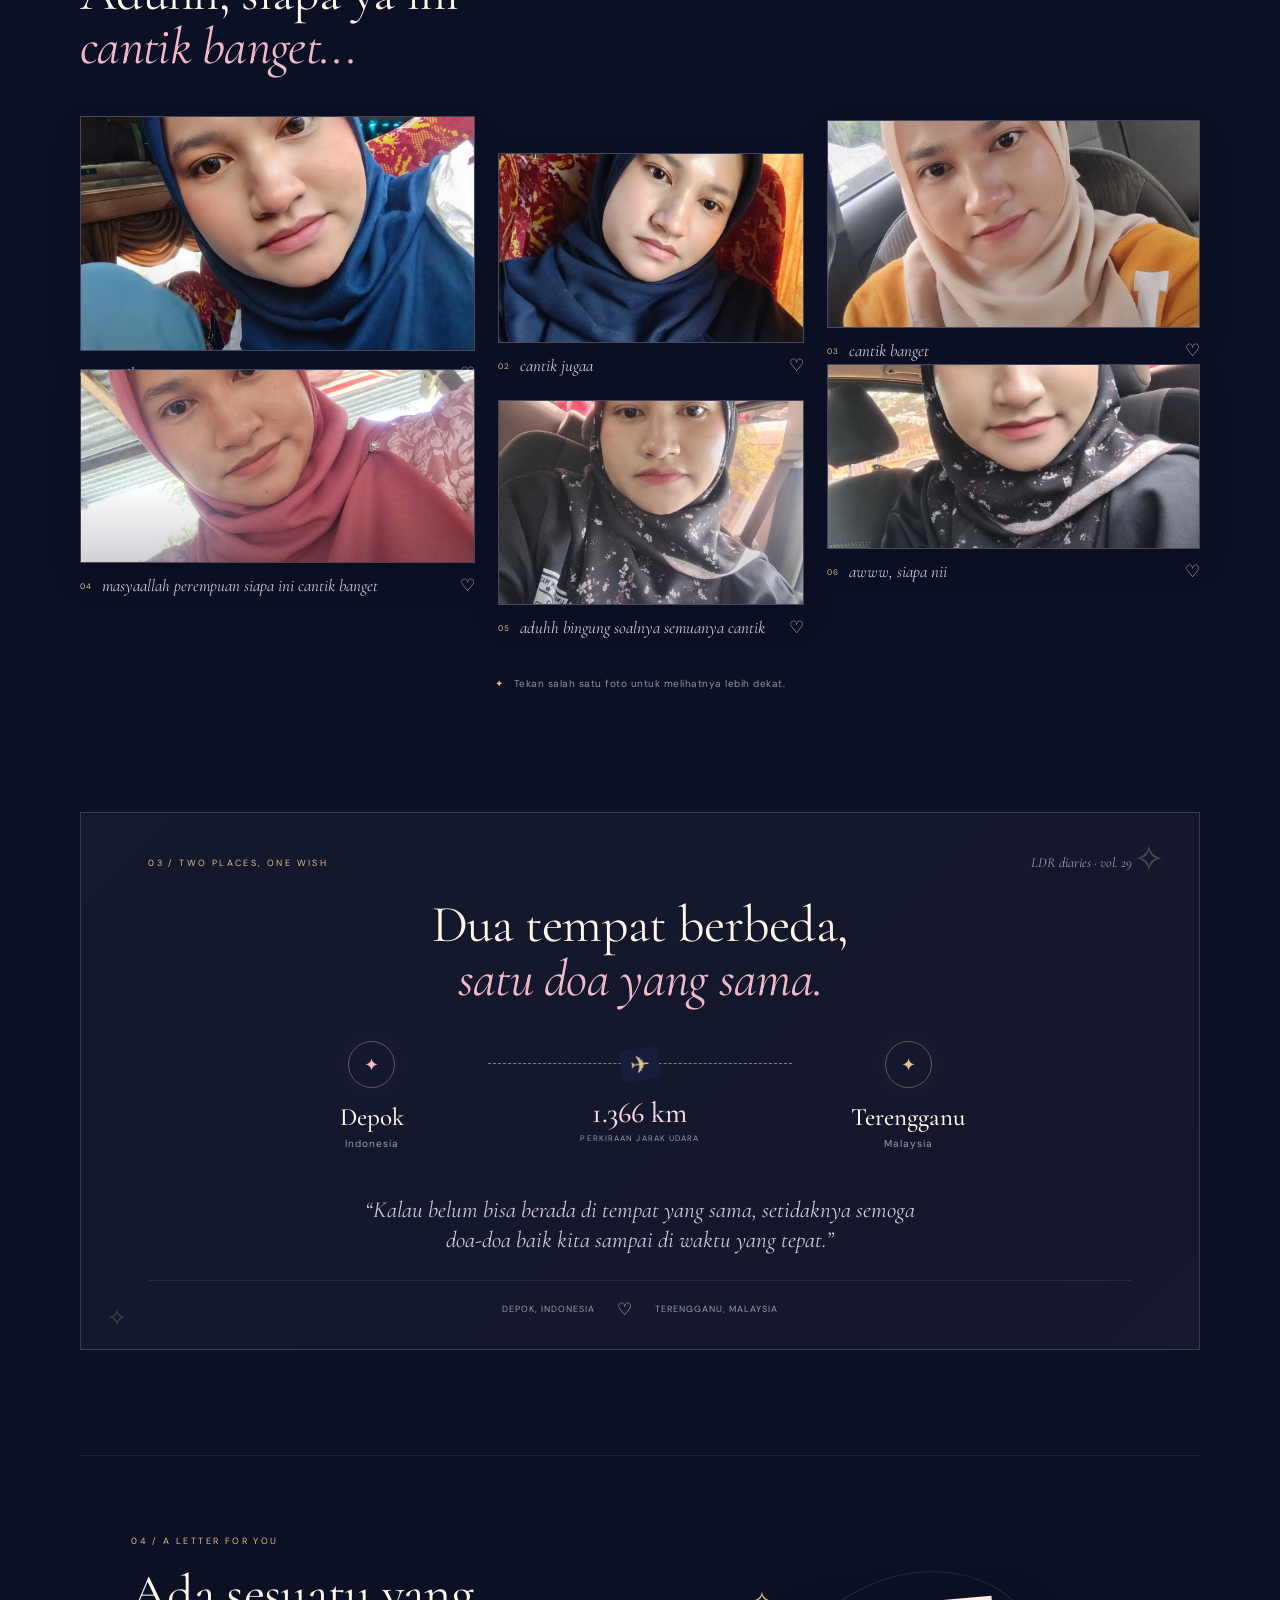
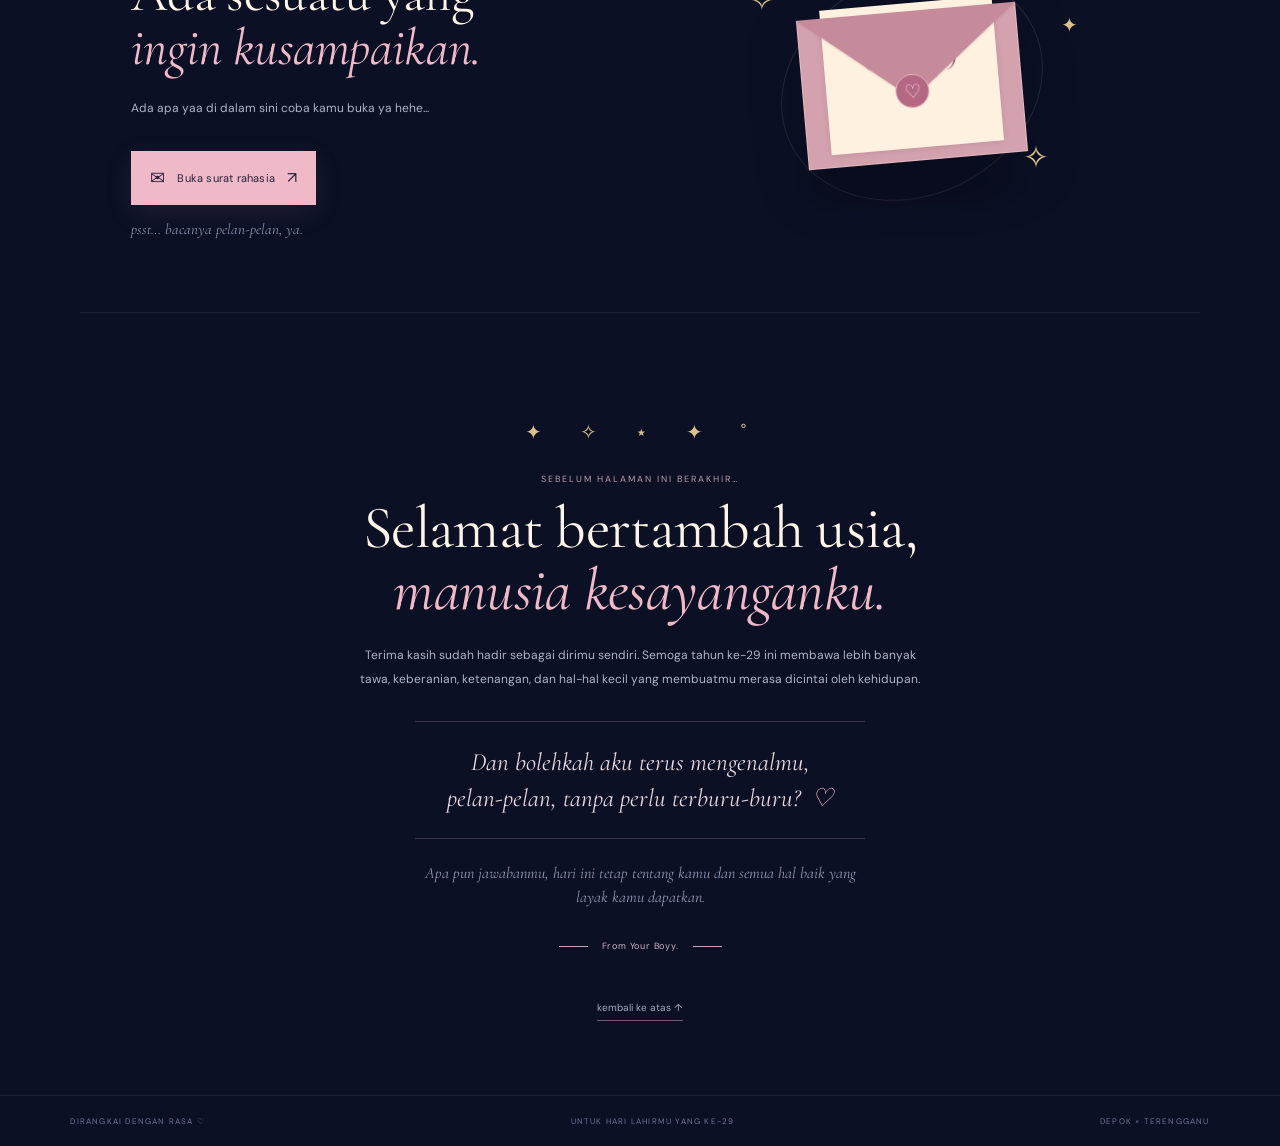
==== commit ada3784b: "Update index.html" ====
--- a/index.html
+++ b/index.html
@@ -39,7 +39,7 @@
         <p class="hero-subtitle">it's your day. Dan dari tempat yang jauh ini, ada seorang laki-laki yang diam-diam ikut bersyukur karena semesta pernah mempertemukan kita.</p>
         <div class="hero-actions">
           <a class="btn btn-primary" href="#surat">Buka halaman kecil ini <span>↘</span></a>
-          <button class="btn btn-quiet" id="sprinkleButton" type="button"><span>♡</span> Kirim sedikit cinta</button>
+          <button class="btn btn-quiet" id="sprinkleButton" type="button"><span>♡</span> Coba Klik ini deh</button>
         </div>
         <div class="hero-signature"><span class="signature-rule"></span><span>Dari seseorang yang selalu menyayangimu setiap hari</span></div>
       </div>
@@ -162,7 +162,7 @@
         <p>Aku nggak akan menjanjikan hal-hal besar hanya agar terdengar indah. Untuk sekarang, aku cukup ingin hadir dengan tulus, mendengarkanmu, mendukung hal-hal baik yang kamu perjuangkan, dan ikut tersenyum setiap kali ada kabar bahagia darimu. Biar waktu yang mengajarkan kita akan menjadi apa cerita ini nanti.</p>
         <p>Selamat ulang tahun, Sayang. Semoga Allah selalu melindungimu, hari ini dan seterusnya. Jaga diri baik-baik di sana, ya. Sampai jarak suatu hari terasa lebih dekat, aku titipkan doa dan sedikit rasa hangat dari sini.</p>
         <p class="letter-last-line">Kamu layak mendapat banyak hal baik.<br>Dan hari ini, aku berharap kamu merasakannya. <span>♡</span></p>
-        <p class="letter-last-line">Sekarang kamu boleh buka barang yang kemarin dahh sampai. semoga suka yaa...<br>Love You So Much Sayangg... <span>♡</span></p>
+        <p class="letter-last-line">Sekarang kamu boleh buka barang yang kemarin dahh sampai. Semoga Suka yaa...<br>Love You So Much Sayangg... <span>♡</span></p>
       </div>
       <div class="paper-signoff">dengan tulus, <br><em>Boyy</em></div>
       <div class="paper-bottom">DEPOK, INDONESIA ✦ TERENGGANU, MALAYSIA</div>
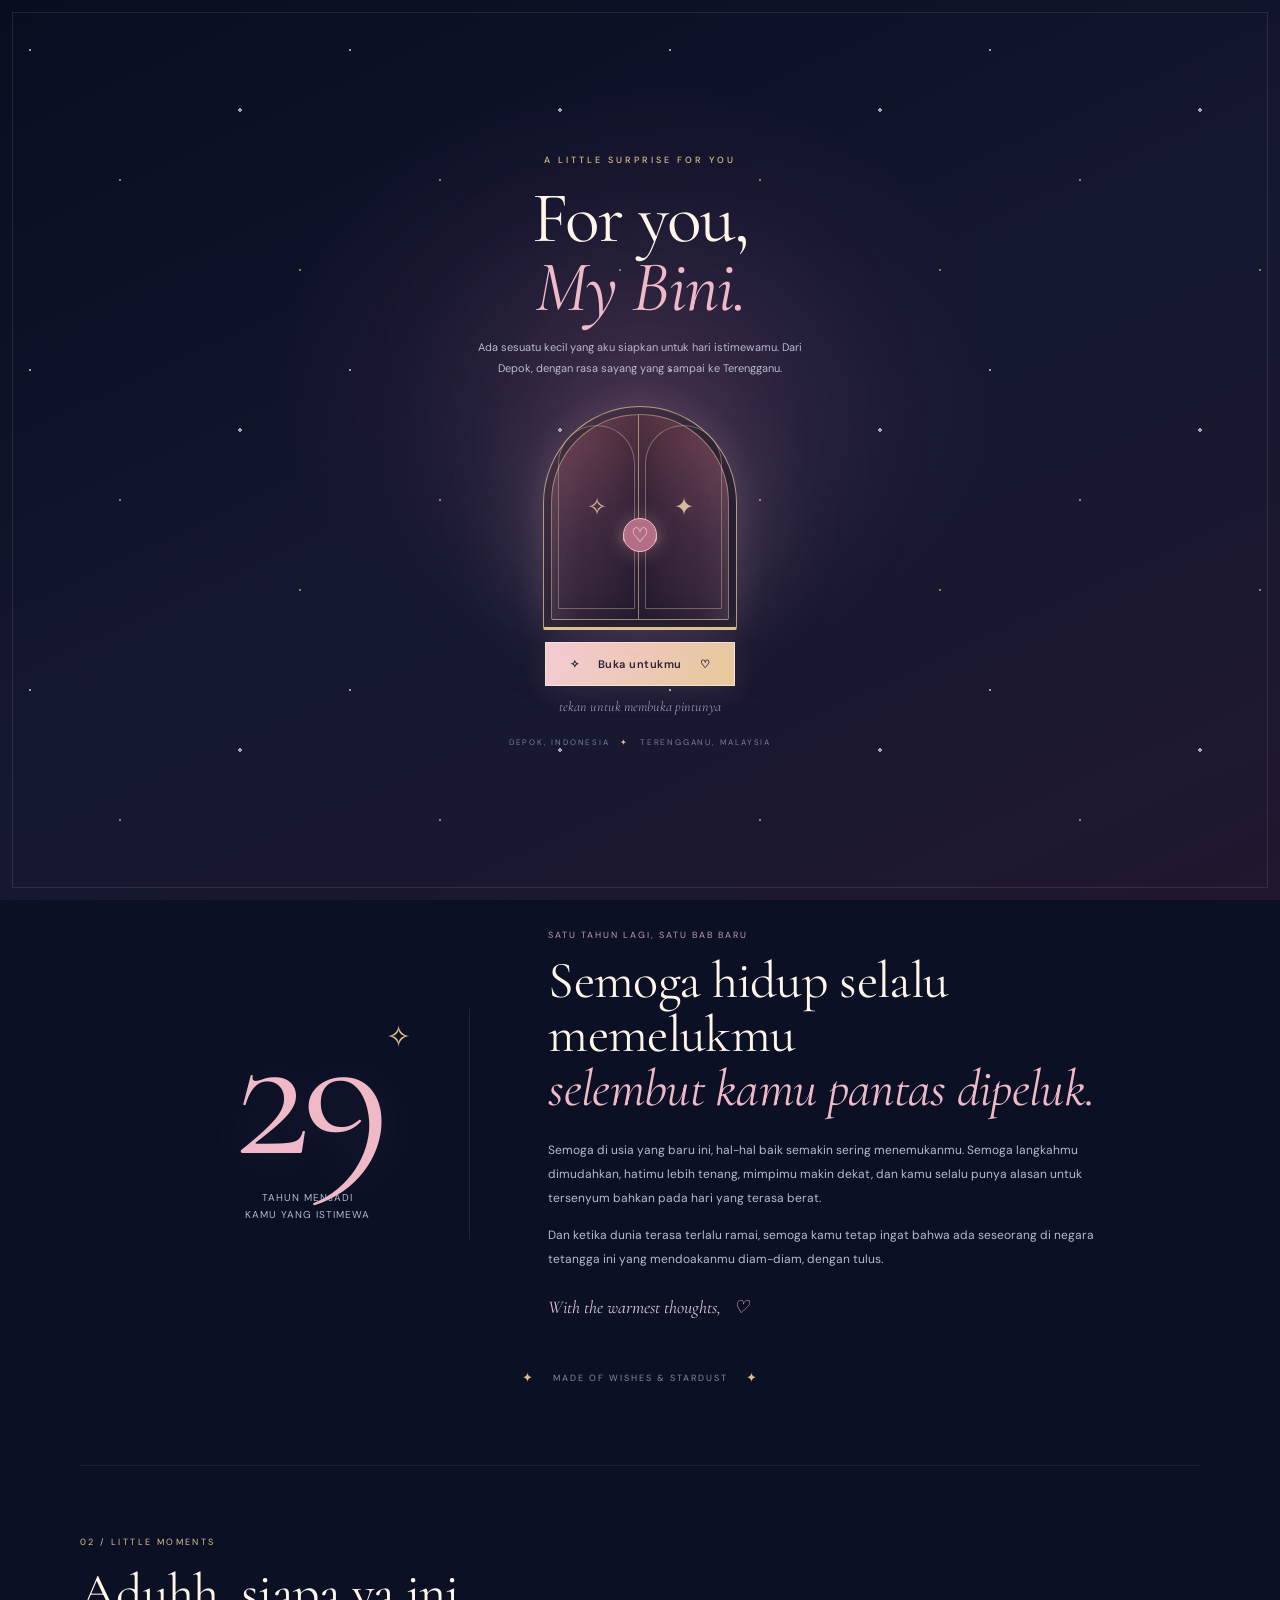
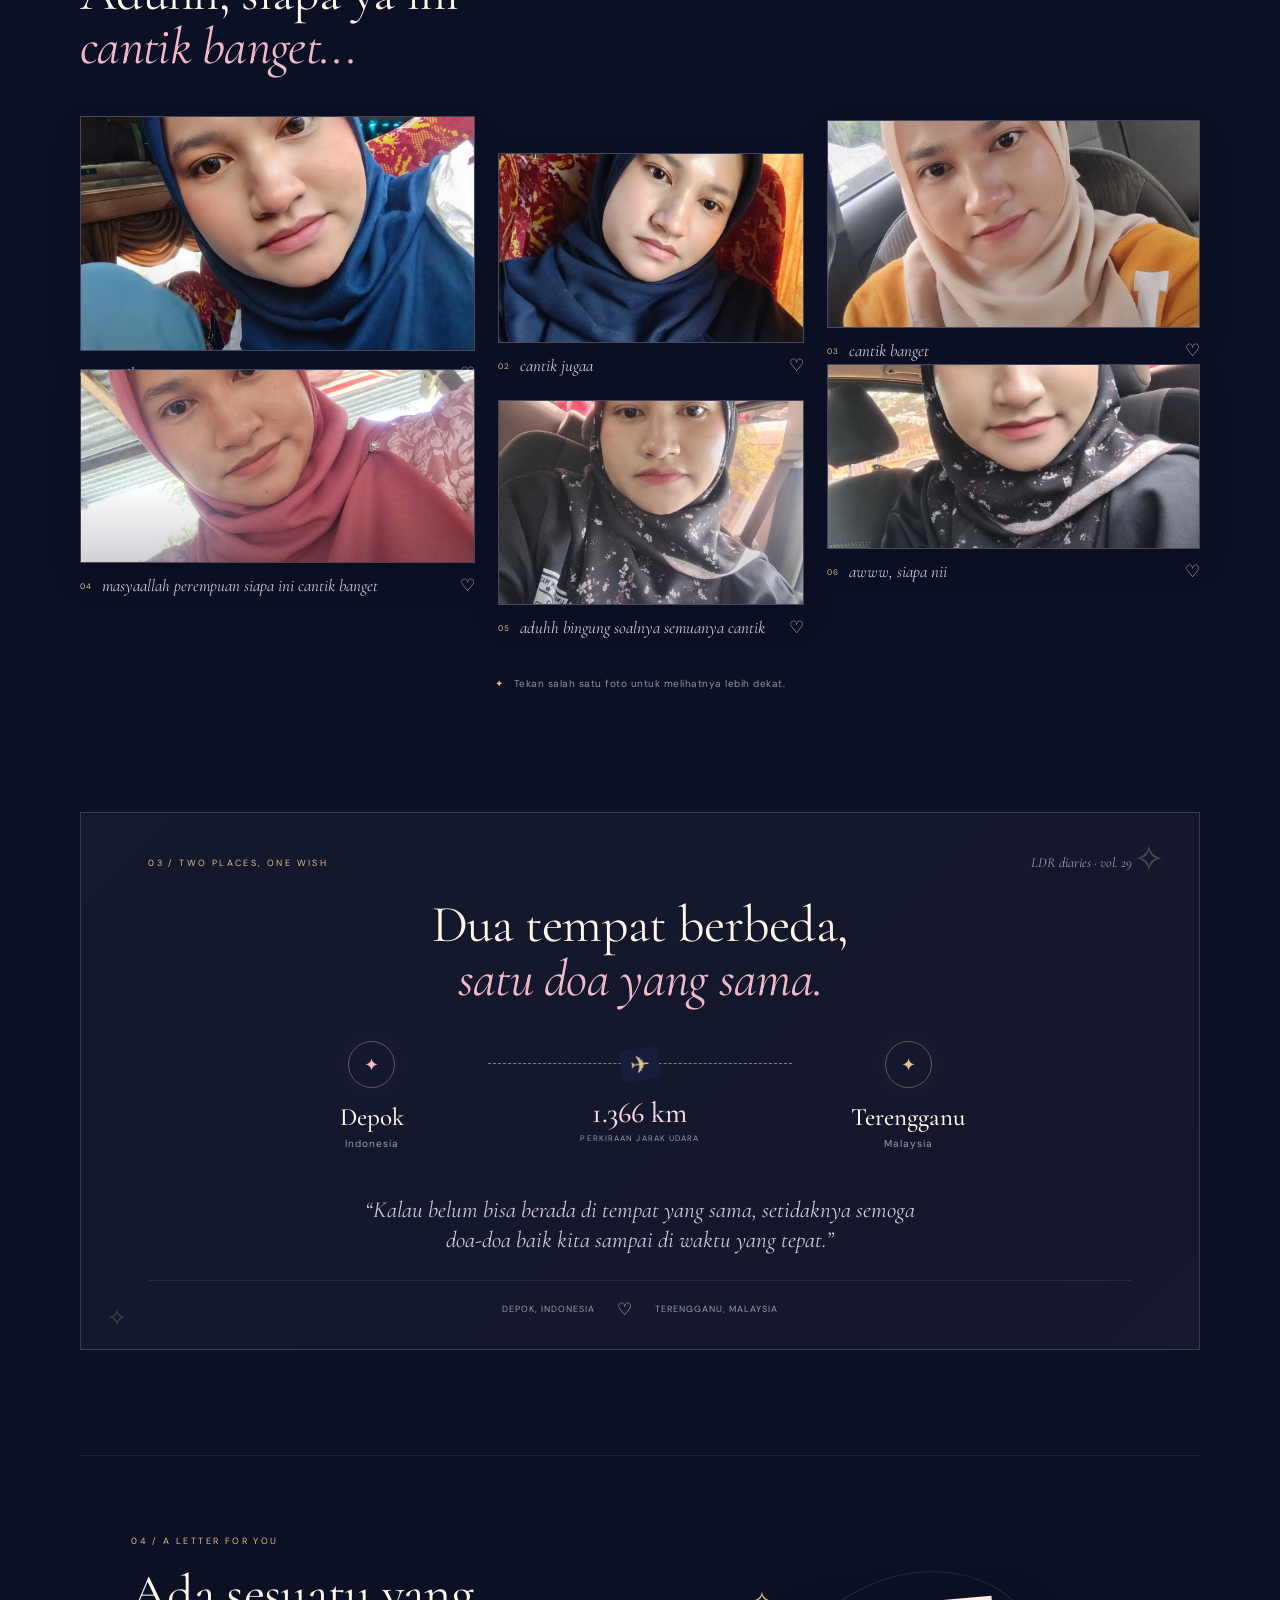
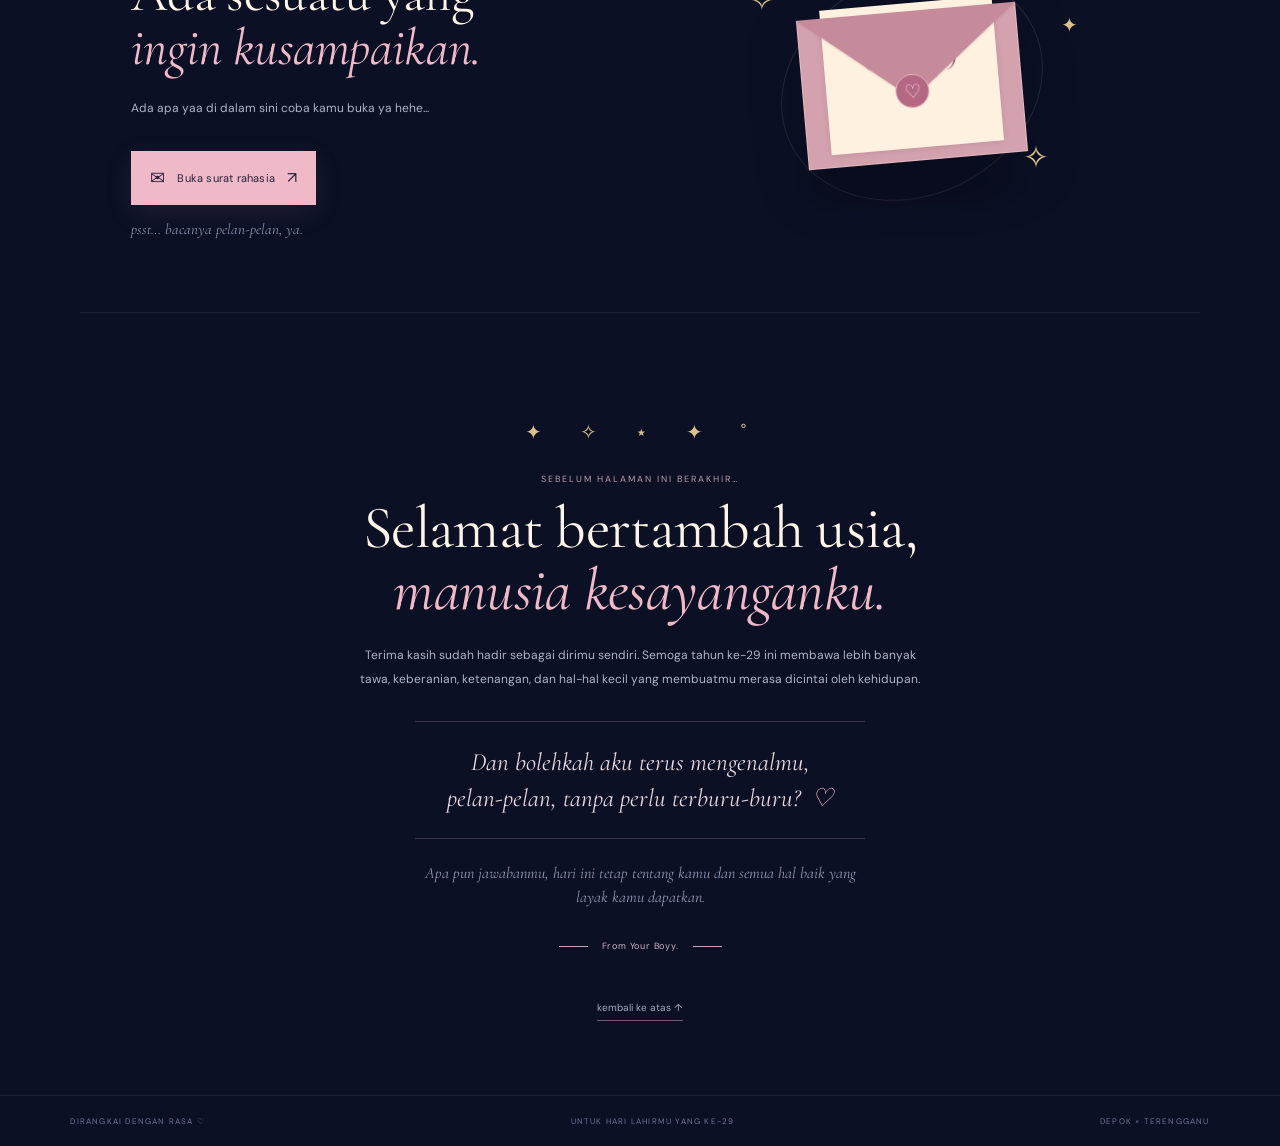
==== commit b7b4ceb6: "Update index.html" ====
--- a/index.html
+++ b/index.html
@@ -12,6 +12,58 @@
   <link rel="stylesheet" href="style.css">
 </head>
 <body>
+  
+<!-- HALAMAN PEMBUKA / PINTU MASUK -->
+<div class="intro-screen" id="introScreen">
+  <div class="intro-starfield" aria-hidden="true"></div>
+  <div class="intro-glow"></div>
+
+  <div class="intro-content">
+    <p class="intro-kicker">A LITTLE SURPRISE FOR YOU</p>
+
+    <h1 class="intro-title">
+      For you,<br>
+      <em>My Bini.</em>
+    </h1>
+
+    <p class="intro-subtitle">
+      Ada sesuatu kecil yang aku siapkan untuk hari istimewamu.
+      Dari Depok, dengan rasa sayang yang sampai ke Terengganu.
+    </p>
+
+    <div class="door-scene" aria-hidden="true">
+      <div class="door-halo"></div>
+
+      <div class="door-frame">
+        <div class="door-panel door-left">
+          <span class="door-ornament">✧</span>
+          <span class="door-knob"></span>
+        </div>
+
+        <div class="door-panel door-right">
+          <span class="door-ornament">✦</span>
+          <span class="door-knob"></span>
+        </div>
+
+        <span class="door-seal">♡</span>
+      </div>
+    </div>
+
+    <button class="intro-enter" id="enterWebsite" type="button">
+      <span>✧</span>
+      Buka untukmu
+      <span>♡</span>
+    </button>
+
+    <p class="intro-hint">tekan untuk membuka pintunya</p>
+
+    <div class="intro-distance">
+      DEPOK, INDONESIA <span>✦</span> TERENGGANU, MALAYSIA
+    </div>
+  </div>
+</div>
+<!-- AKHIR HALAMAN PEMBUKA -->
+
   <div class="sky" aria-hidden="true">
     <div class="stars stars-a"></div><div class="stars stars-b"></div>
     <div class="moon"></div><div class="glow glow-one"></div><div class="glow glow-two"></div>
--- a/style.css
+++ b/style.css
@@ -1,3 +1,359 @@
+
+/* =========================================
+   ROMANTIC ENTRY GATE — HALAMAN PEMBUKA
+========================================= */
+
+body.intro-active {
+  overflow: hidden;
+}
+
+.intro-screen {
+  position: fixed;
+  inset: 0;
+  z-index: 1000;
+  display: flex;
+  align-items: center;
+  justify-content: center;
+  overflow: hidden;
+  padding: 24px 18px;
+  background:
+    radial-gradient(ellipse at 50% 42%, rgba(128, 71, 112, .22), transparent 40%),
+    linear-gradient(155deg, #080d20 0%, #151831 55%, #21172f 100%);
+  opacity: 1;
+  visibility: visible;
+  transition: opacity .8s ease, visibility .8s ease;
+}
+
+.intro-screen::before {
+  content: "";
+  position: absolute;
+  inset: 12px;
+  border: 1px solid rgba(221, 193, 140, .13);
+  pointer-events: none;
+}
+
+.intro-starfield {
+  position: absolute;
+  inset: 0;
+  opacity: .6;
+  background-image:
+    radial-gradient(1px 1px at 30px 50px, #fff 99%, transparent),
+    radial-gradient(1px 1px at 120px 180px, #f0b9c8 99%, transparent),
+    radial-gradient(2px 2px at 240px 110px, #fff 99%, transparent),
+    radial-gradient(1px 1px at 300px 270px, #ddc18c 99%, transparent);
+  background-size: 320px 320px;
+  animation: introStarsDrift 80s linear infinite;
+}
+
+.intro-glow {
+  position: absolute;
+  width: 280px;
+  height: 280px;
+  left: 50%;
+  top: 48%;
+  border-radius: 50%;
+  background: rgba(213, 139, 170, .14);
+  filter: blur(80px);
+  transform: translate(-50%, -50%);
+  pointer-events: none;
+}
+
+.intro-content {
+  position: relative;
+  z-index: 2;
+  width: min(520px, 100%);
+  text-align: center;
+  display: flex;
+  flex-direction: column;
+  align-items: center;
+}
+
+.intro-kicker {
+  color: #ddc18c;
+  font: 500 9px/1.6 var(--sans);
+  letter-spacing: 3px;
+  margin: 0 0 17px;
+}
+
+.intro-title {
+  font: 400 clamp(48px, 8vw, 72px)/.96 var(--serif);
+  letter-spacing: -1.5px;
+  color: #fff5e8;
+  margin: 0;
+}
+
+.intro-title em {
+  color: #f0b9c8;
+  font-weight: 400;
+}
+
+.intro-subtitle {
+  max-width: 350px;
+  color: #b9bad0;
+  font: 400 11px/1.9 var(--sans);
+  margin: 15px 0 0;
+}
+
+/* Ilustrasi pintu ganda */
+
+.door-scene {
+  position: relative;
+  width: 250px;
+  height: 235px;
+  margin: 16px 0 12px;
+  perspective: 1000px;
+}
+
+.door-halo {
+  position: absolute;
+  width: 200px;
+  height: 200px;
+  left: 50%;
+  bottom: 0;
+  transform: translateX(-50%);
+  border-radius: 50%;
+  background: rgba(240, 185, 200, .22);
+  filter: blur(50px);
+}
+
+.door-frame {
+  position: absolute;
+  left: 50%;
+  bottom: 0;
+  width: 194px;
+  height: 224px;
+  padding: 7px;
+  transform: translateX(-50%);
+  border: 1px solid rgba(221, 193, 140, .78);
+  border-bottom: 3px solid #ddc18c;
+  border-radius: 100px 100px 2px 2px;
+  background: linear-gradient(140deg, #463047, #211a31 70%);
+  box-shadow:
+    0 0 35px rgba(240, 185, 200, .12),
+    inset 0 0 22px rgba(221, 193, 140, .08);
+}
+
+.door-panel {
+  position: absolute;
+  top: 7px;
+  bottom: 7px;
+  width: calc(50% - 5px);
+  display: flex;
+  align-items: center;
+  justify-content: center;
+  background:
+    linear-gradient(90deg, rgba(255,255,255,.06), transparent 30%, rgba(0,0,0,.16)),
+    linear-gradient(150deg, #704353, #422b42 55%, #2b2038);
+  border: 1px solid rgba(221, 193, 140, .55);
+  transform-style: preserve-3d;
+  transition: transform 1.25s cubic-bezier(.65, 0, .25, 1);
+  backface-visibility: visible;
+}
+
+.door-panel::before {
+  content: "";
+  position: absolute;
+  inset: 10px 6px;
+  border: 1px solid rgba(240, 211, 176, .35);
+  border-radius: 85px 85px 2px 2px;
+  box-shadow: inset 0 0 16px rgba(0, 0, 0, .12);
+}
+
+.door-left {
+  left: 7px;
+  transform-origin: left center;
+  border-radius: 88px 0 0 2px;
+}
+
+.door-right {
+  right: 7px;
+  transform-origin: right center;
+  border-radius: 0 88px 2px 0;
+  background:
+    linear-gradient(270deg, rgba(255,255,255,.06), transparent 30%, rgba(0,0,0,.16)),
+    linear-gradient(210deg, #704353, #422b42 55%, #2b2038);
+}
+
+.door-ornament {
+  position: absolute;
+  top: 37%;
+  color: rgba(240, 211, 176, .85);
+  font-size: 24px;
+  text-shadow: 0 0 18px rgba(221, 193, 140, .2);
+}
+
+.door-knob {
+  position: absolute;
+  top: 58%;
+  width: 9px;
+  height: 9px;
+  border-radius: 50%;
+  background: #ddc18c;
+  box-shadow: 0 0 10px rgba(221, 193, 140, .35);
+}
+
+.door-left .door-knob {
+  right: 9px;
+}
+
+.door-right .door-knob {
+  left: 9px;
+}
+
+.door-seal {
+  position: absolute;
+  z-index: 4;
+  left: 50%;
+  top: 58%;
+  width: 34px;
+  height: 34px;
+  transform: translate(-50%, -50%);
+  display: grid;
+  place-items: center;
+  color: #fff1e8;
+  background: #b36d87;
+  border: 1px solid #f0b9c8;
+  border-radius: 50%;
+  box-shadow: 0 0 20px rgba(240, 185, 200, .35);
+  font-size: 20px;
+  transition: opacity .35s, transform .35s;
+}
+
+/* Tombol membuka pintu */
+
+.intro-enter {
+  display: inline-flex;
+  justify-content: center;
+  align-items: center;
+  gap: 18px;
+  min-width: 190px;
+  padding: 14px 22px;
+  color: #251b31;
+  background: linear-gradient(110deg, #f4cbd5, #e7c99a);
+  border: 1px solid rgba(255, 245, 232, .6);
+  box-shadow: 0 7px 28px rgba(224, 167, 187, .12);
+  font: 600 11px var(--sans);
+  letter-spacing: .5px;
+  cursor: pointer;
+  transition: transform .25s, box-shadow .25s, opacity .3s;
+}
+
+.intro-enter:hover {
+  transform: translateY(-3px);
+  box-shadow: 0 12px 35px rgba(224, 167, 187, .25);
+}
+
+.intro-enter:focus-visible {
+  outline: 2px solid #fff5e8;
+  outline-offset: 4px;
+}
+
+.intro-enter:disabled {
+  cursor: default;
+}
+
+.intro-hint {
+  margin: 12px 0 0;
+  color: #9695b1;
+  font: italic 14px var(--serif);
+}
+
+.intro-distance {
+  margin-top: 22px;
+  color: #777d9d;
+  font: 400 8px var(--sans);
+  letter-spacing: 1.8px;
+}
+
+.intro-distance span {
+  color: #ddc18c;
+  padding: 0 7px;
+}
+
+/* Animasi saat pintu dibuka */
+
+.intro-screen.is-opening .door-left {
+  transform: rotateY(-110deg);
+}
+
+.intro-screen.is-opening .door-right {
+  transform: rotateY(110deg);
+}
+
+.intro-screen.is-opening .door-seal {
+  opacity: 0;
+  transform: translate(-50%, -50%) scale(.4);
+}
+
+.intro-screen.is-opening .intro-enter,
+.intro-screen.is-opening .intro-title,
+.intro-screen.is-opening .intro-kicker,
+.intro-screen.is-opening .intro-subtitle,
+.intro-screen.is-opening .intro-hint,
+.intro-screen.is-opening .intro-distance {
+  opacity: 0;
+  transition: opacity .4s ease;
+}
+
+.intro-screen.is-hidden {
+  opacity: 0;
+  visibility: hidden;
+  pointer-events: none;
+}
+
+@keyframes introStarsDrift {
+  from { transform: translateY(0); }
+  to { transform: translateY(-320px); }
+}
+
+@media (max-width: 480px) {
+  .intro-screen {
+    padding: 18px 14px;
+  }
+
+  .intro-screen::before {
+    inset: 8px;
+  }
+
+  .intro-title {
+    font-size: clamp(46px, 12vw, 62px);
+  }
+
+  .intro-subtitle {
+    max-width: 300px;
+    font-size: 10px;
+  }
+
+  .door-scene {
+    height: 205px;
+    margin-top: 12px;
+    margin-bottom: 10px;
+  }
+
+  .door-frame {
+    height: 198px;
+    width: 174px;
+  }
+
+  .intro-distance {
+    font-size: 7px;
+    letter-spacing: 1px;
+  }
+}
+
+@media (prefers-reduced-motion: reduce) {
+  .intro-starfield {
+    animation: none;
+  }
+
+  .door-panel,
+  .door-seal,
+  .intro-screen,
+  .intro-enter {
+    transition-duration: .01ms;
+  }
+}
+
 :root {
   --night: #0b1025;
   --night-soft: #121a35;
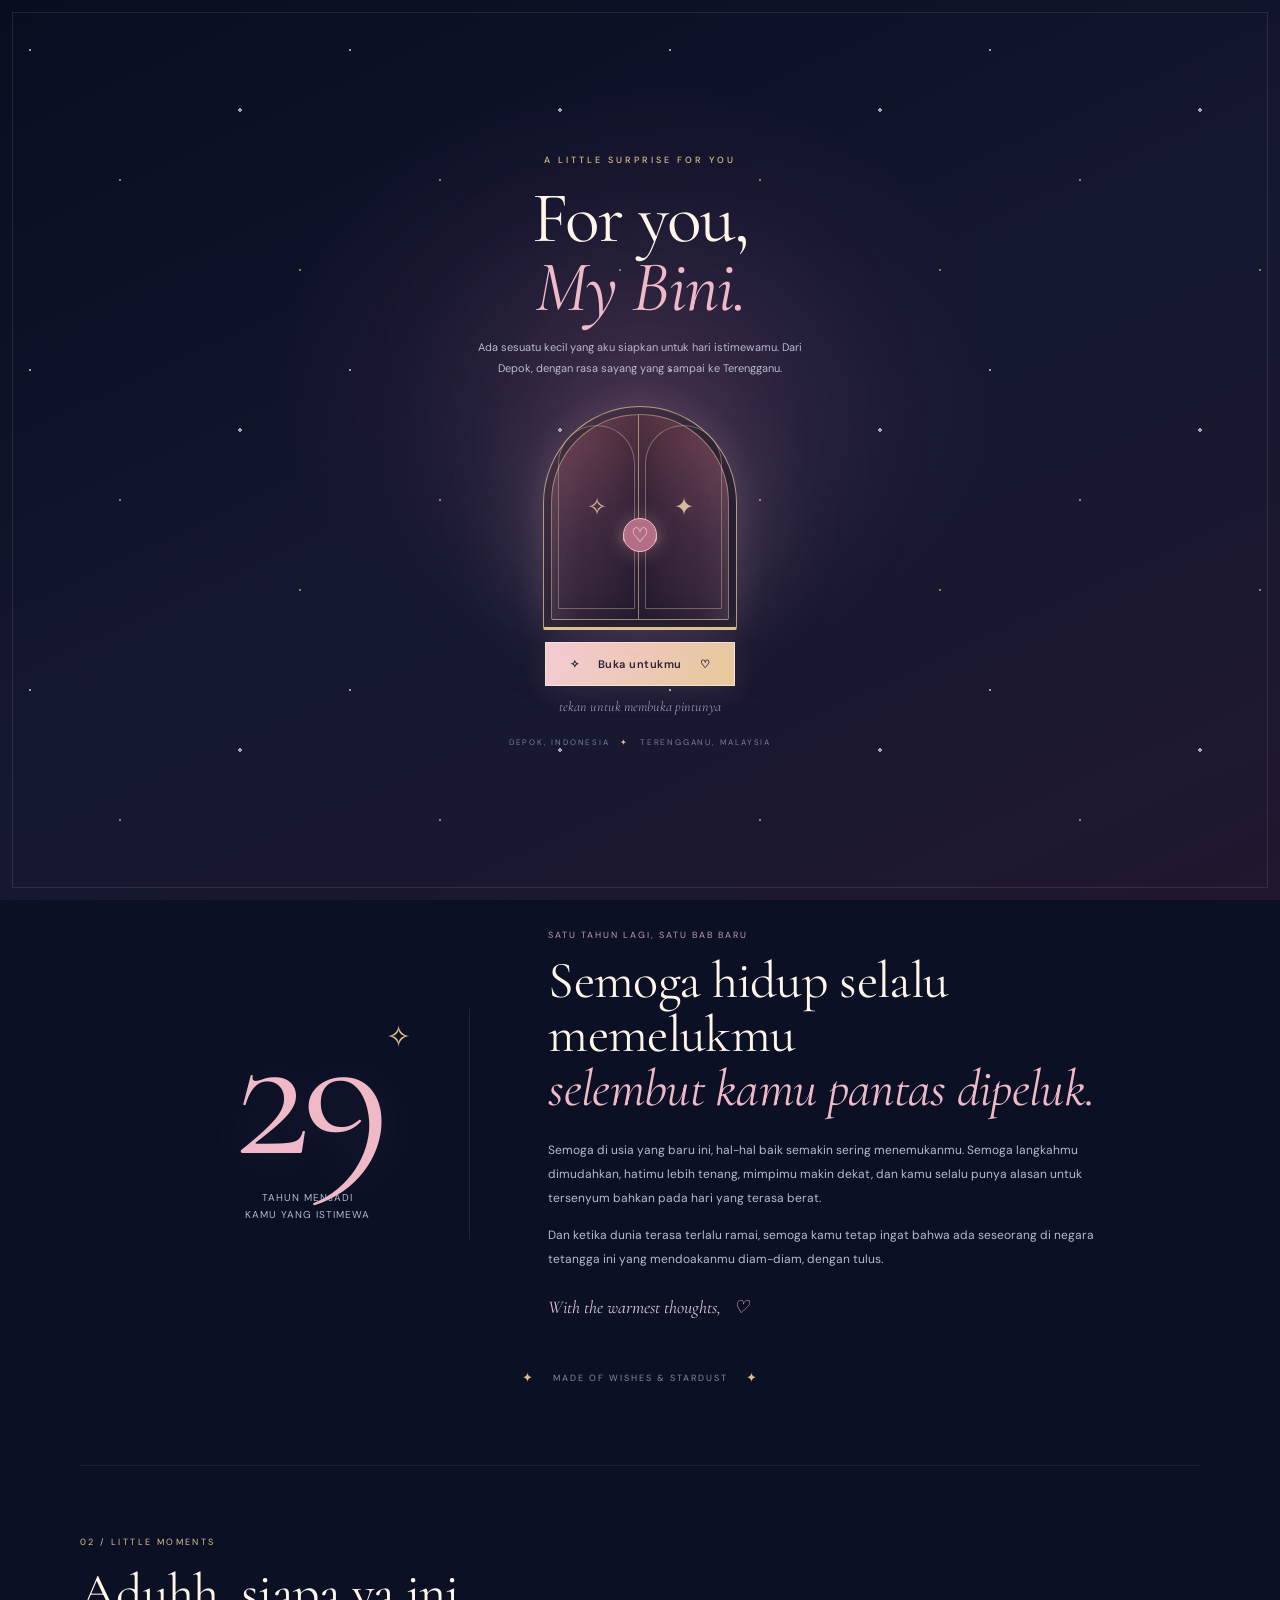
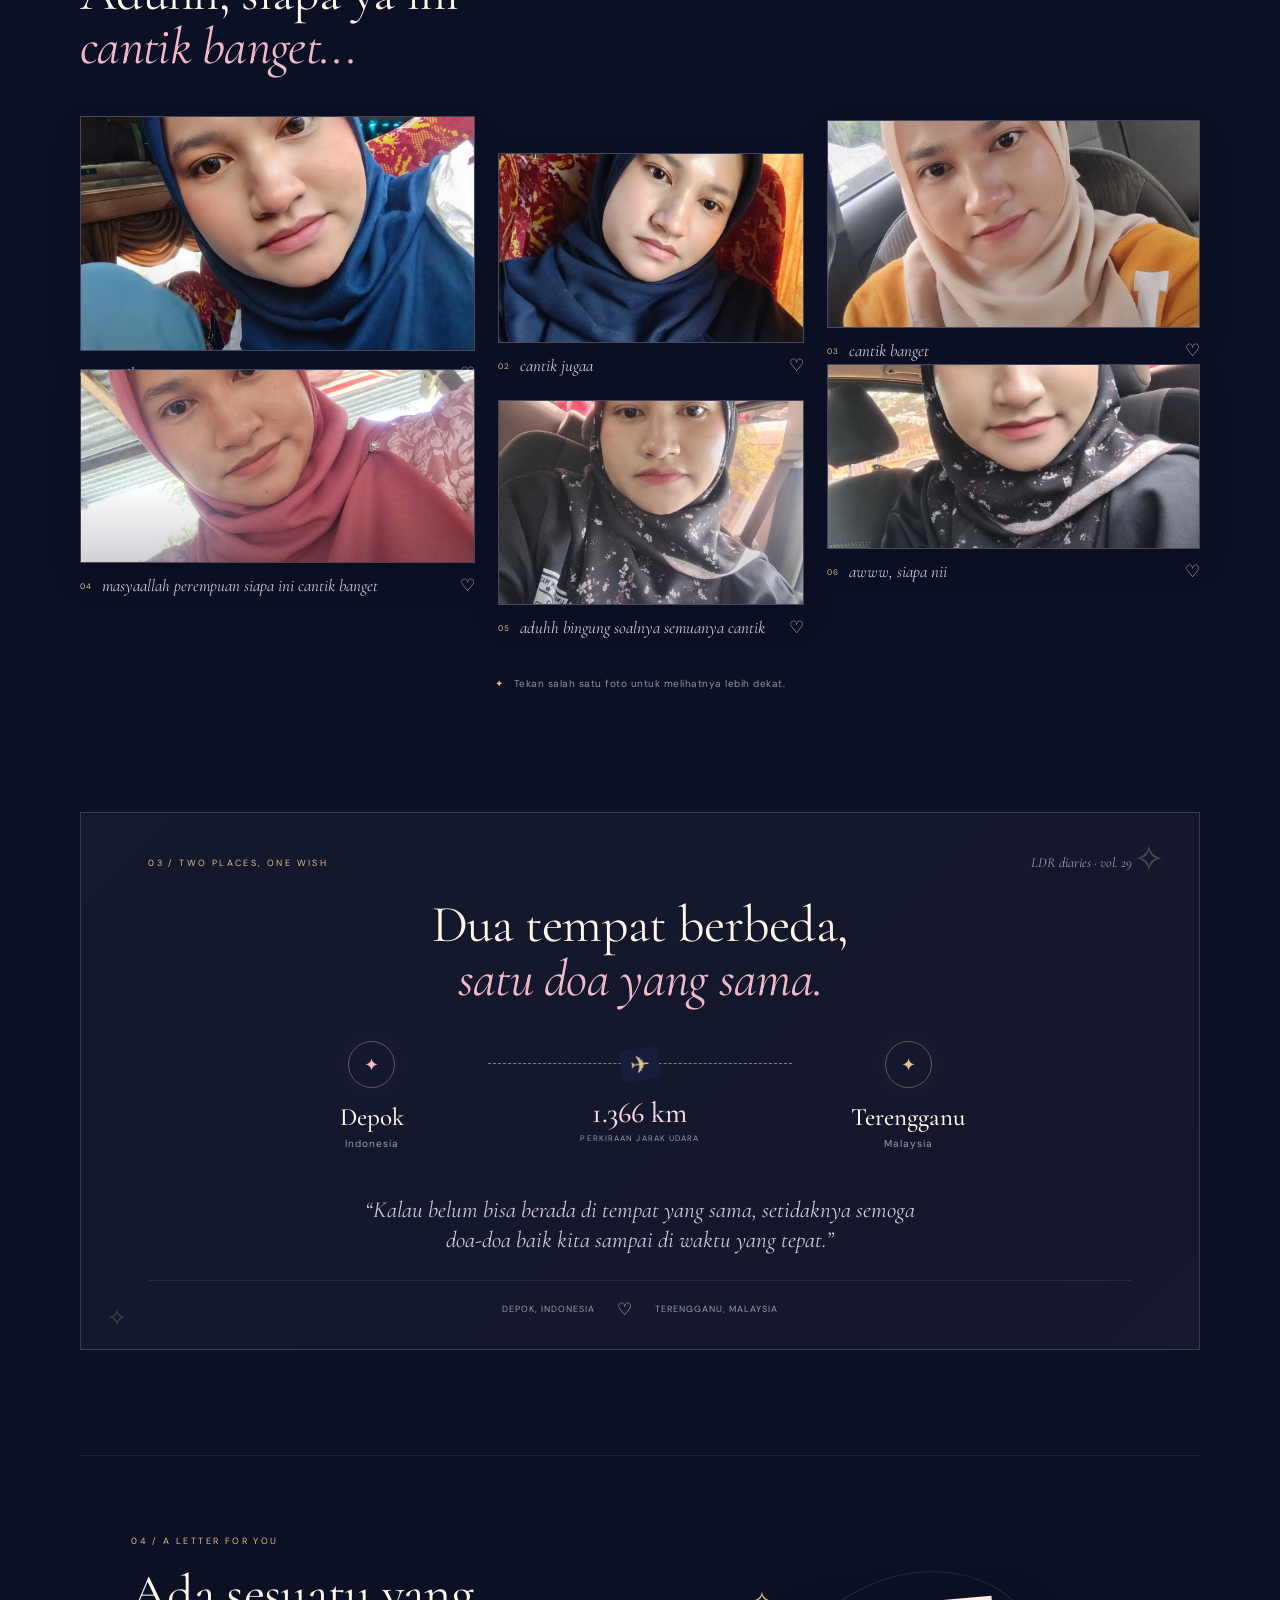
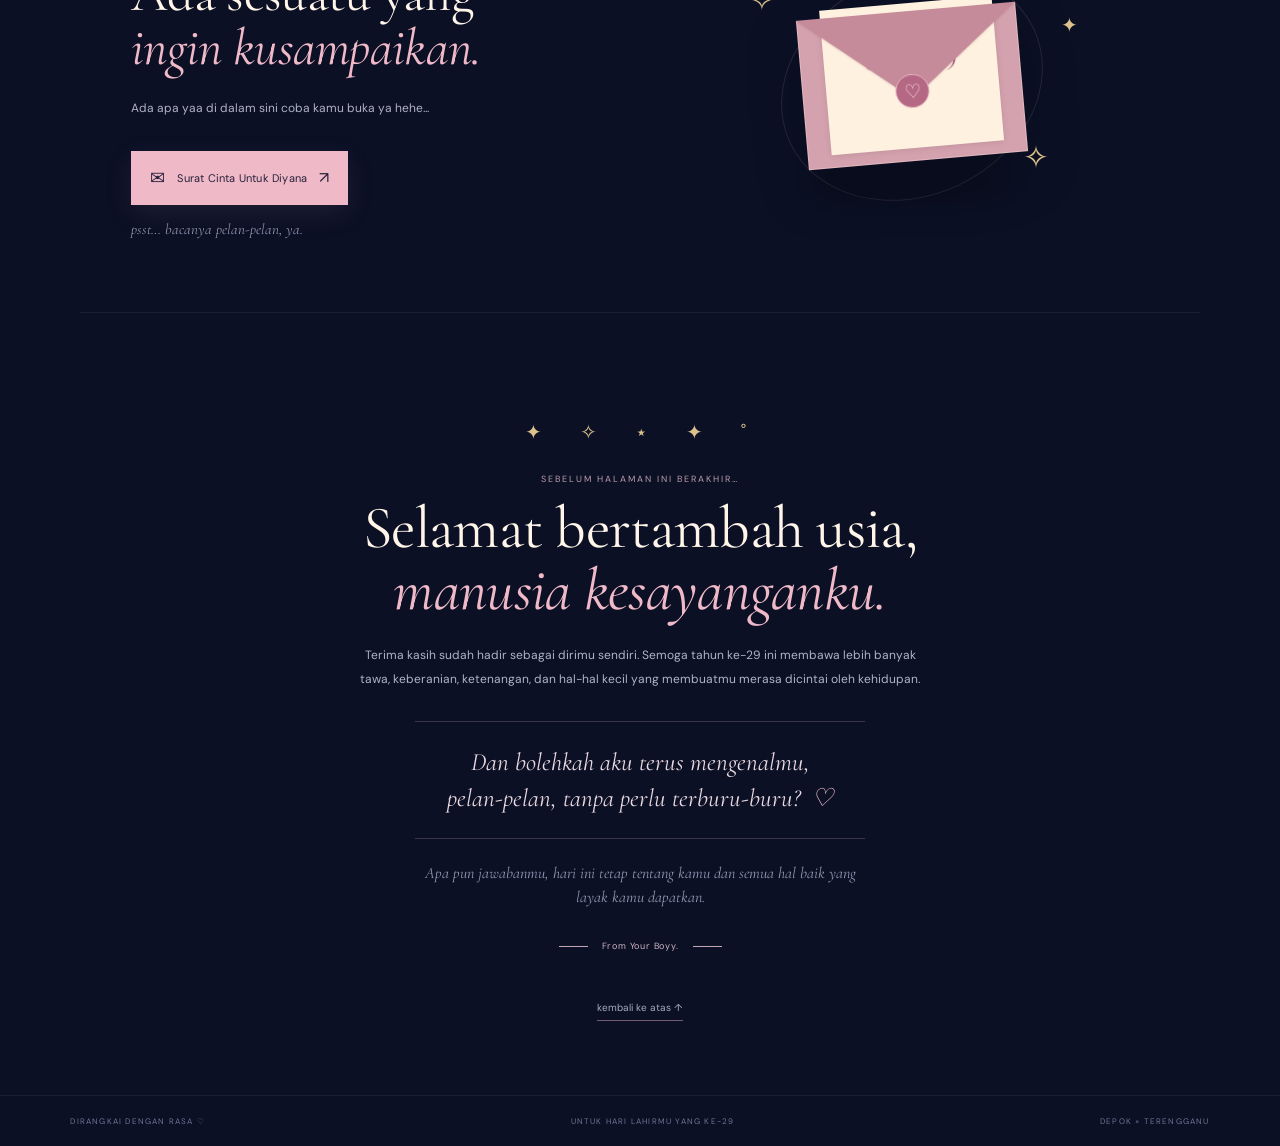
==== commit d5d9535b: "Update index.html" ====
--- a/index.html
+++ b/index.html
@@ -173,7 +173,7 @@
         <div class="section-kicker">04 / A LETTER FOR YOU</div>
         <h2>Ada sesuatu yang<br><em>ingin kusampaikan.</em></h2>
         <p>Ada apa yaa di dalam sini coba kamu buka ya hehe...</p>
-        <button class="btn btn-primary letter-open" id="openLetter" type="button"><span class="envelope-icon">✉</span> Buka surat rahasia <span>↗</span></button>
+        <button class="btn btn-primary letter-open" id="openLetter" type="button"><span class="envelope-icon">✉</span> Surat Cinta Untuk Diyana <span>↗</span></button>
         <div class="letter-hint">psst… bacanya pelan-pelan, ya.</div>
       </div>
       <div class="letter-illustration" aria-hidden="true">
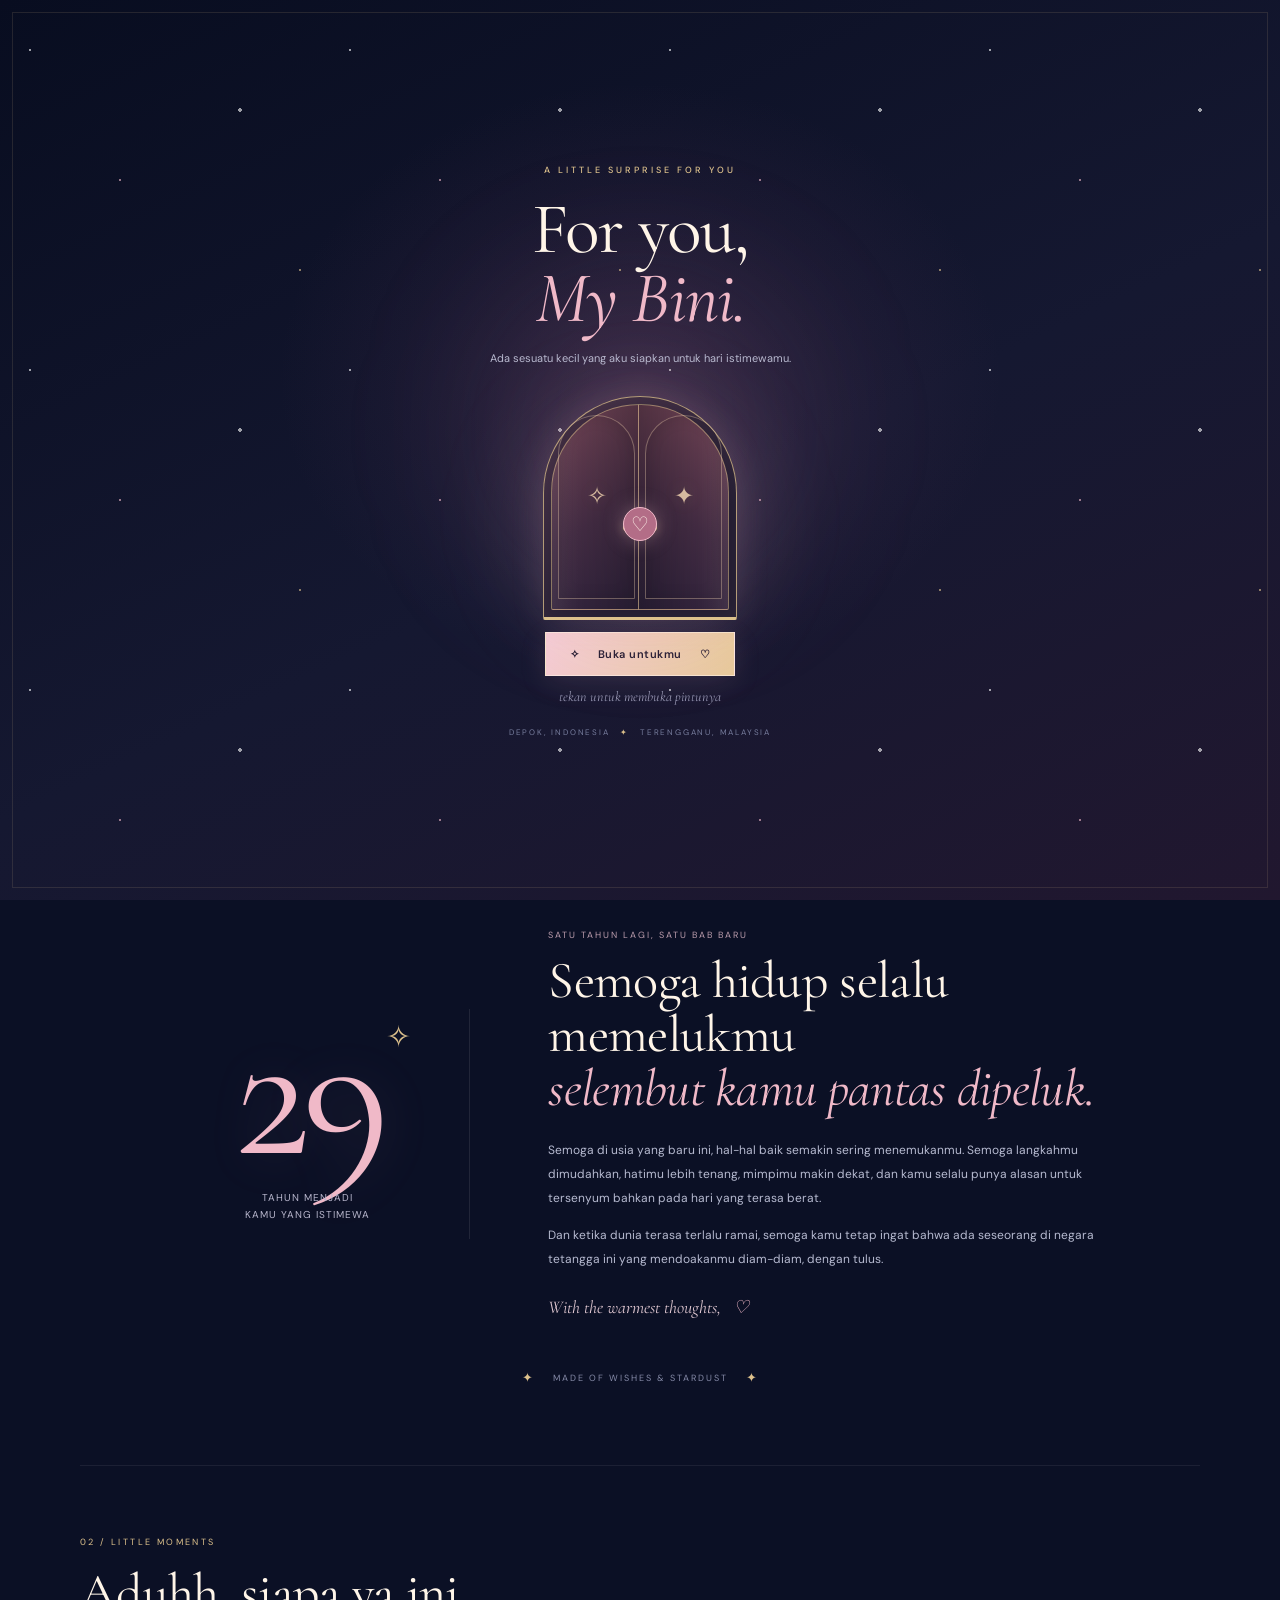
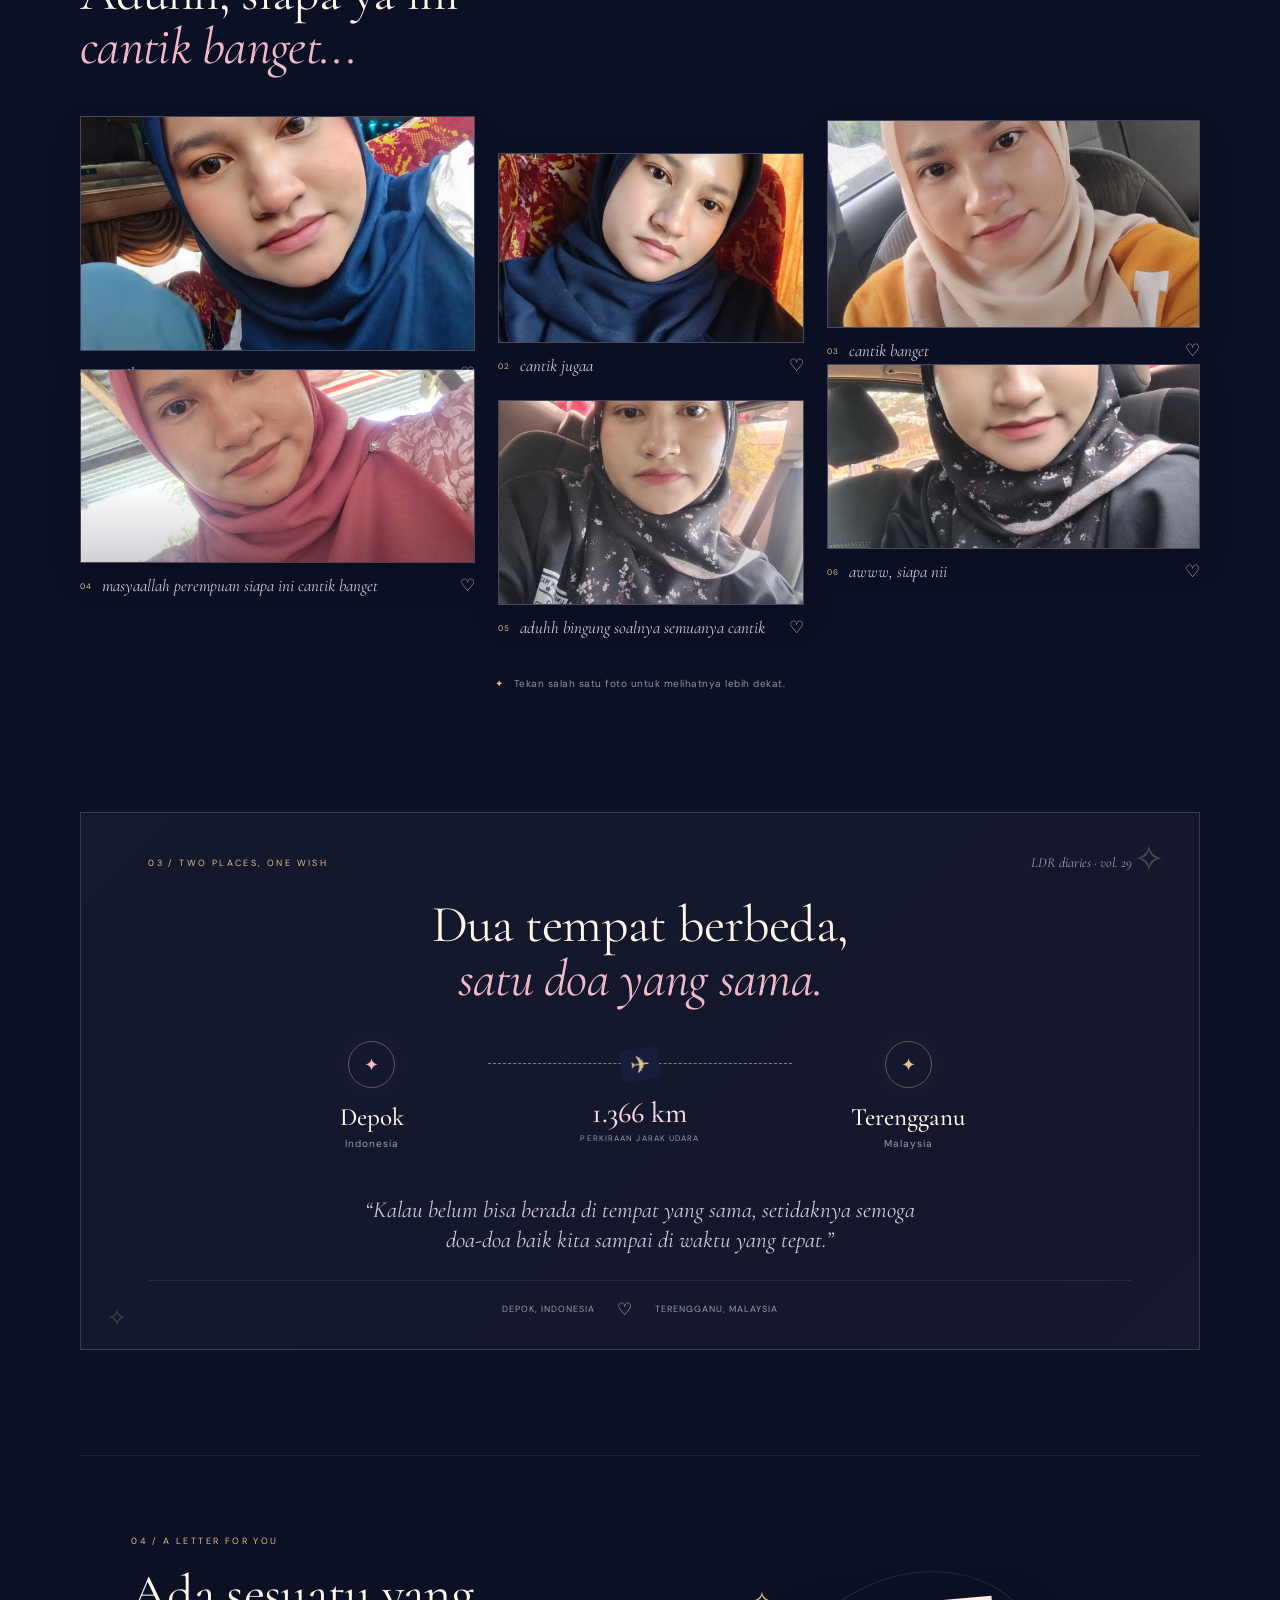
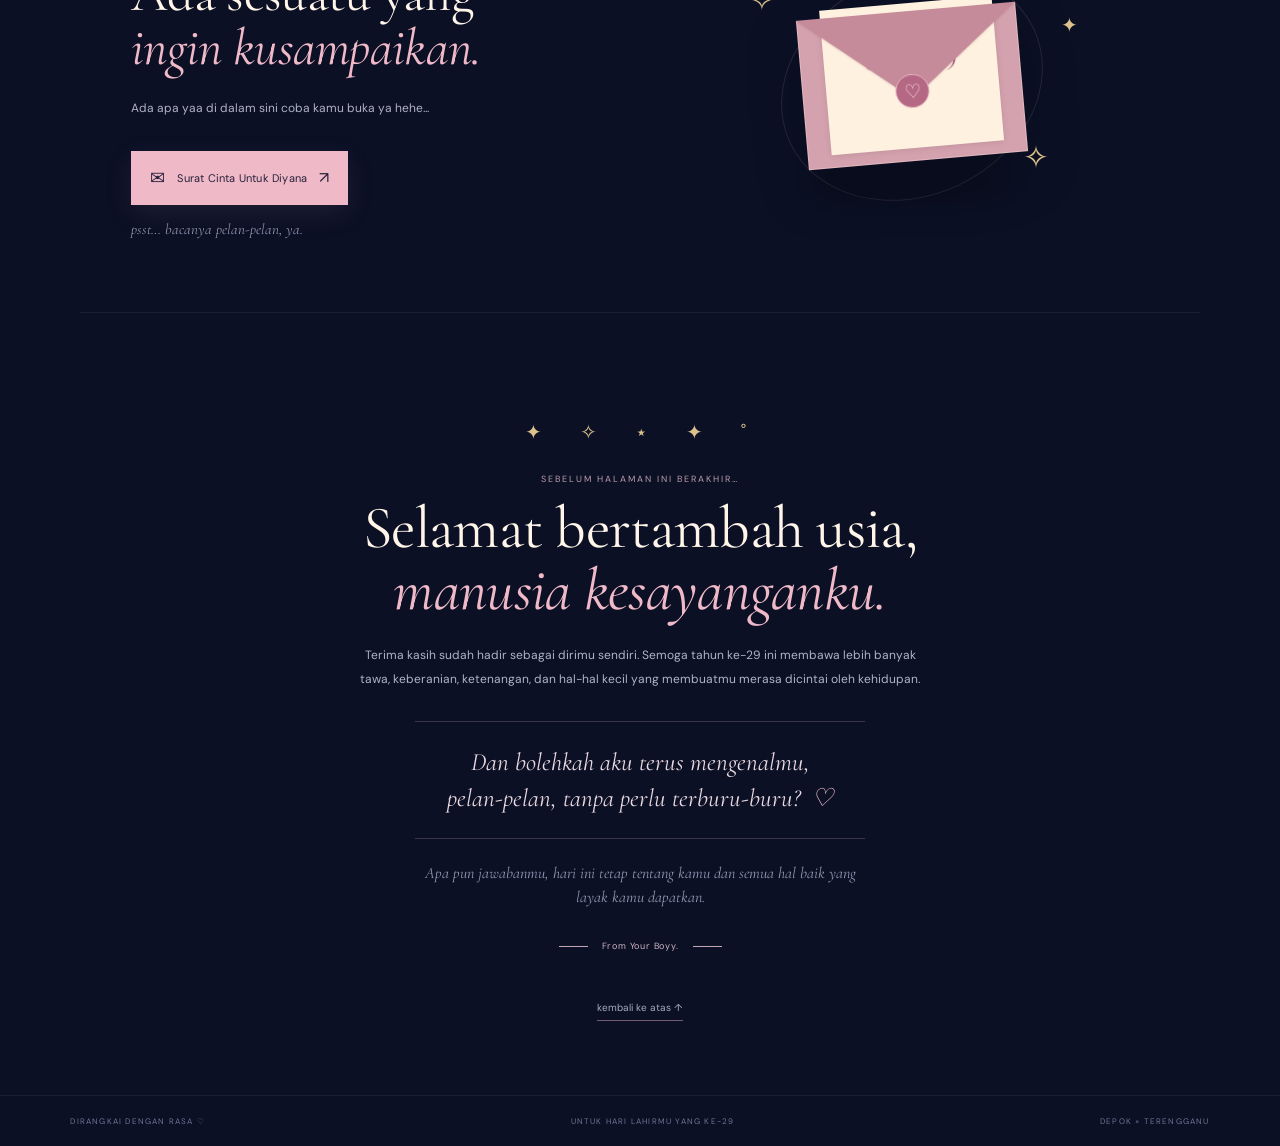
==== commit 0b35bc91: "Update index.html" ====
--- a/index.html
+++ b/index.html
@@ -28,7 +28,6 @@
 
     <p class="intro-subtitle">
       Ada sesuatu kecil yang aku siapkan untuk hari istimewamu.
-      Dari Depok, dengan rasa sayang yang sampai ke Terengganu.
     </p>
 
     <div class="door-scene" aria-hidden="true">
@@ -203,7 +202,7 @@
       <button class="modal-close" id="closeLetter" type="button" aria-label="Tutup surat">×</button>
       <div class="paper-top">A LETTER, JUST FOR YOU <span>♡</span></div>
       <div class="paper-flower">✿</div>
-      <h2 id="letterTitle">Untuk Sayang,<br><em>di hari ulang tahunmu.</em></h2>
+      <h2 id="letterTitle">Untuk Diyana,<br><em>di hari ulang tahunmu.</em></h2>
       <div class="letter-body">
         <p>Hai, kamu. Selamat ulang tahun, ya. 🤍</p>
         <p>Aku berharap kamu selalu dikelilingi hal-hal yang membuatmu bahagia, orang-orang yang tulus menyayangimu, dan kesempatan-kesempatan baik yang selama ini kamu tunggu.</p>
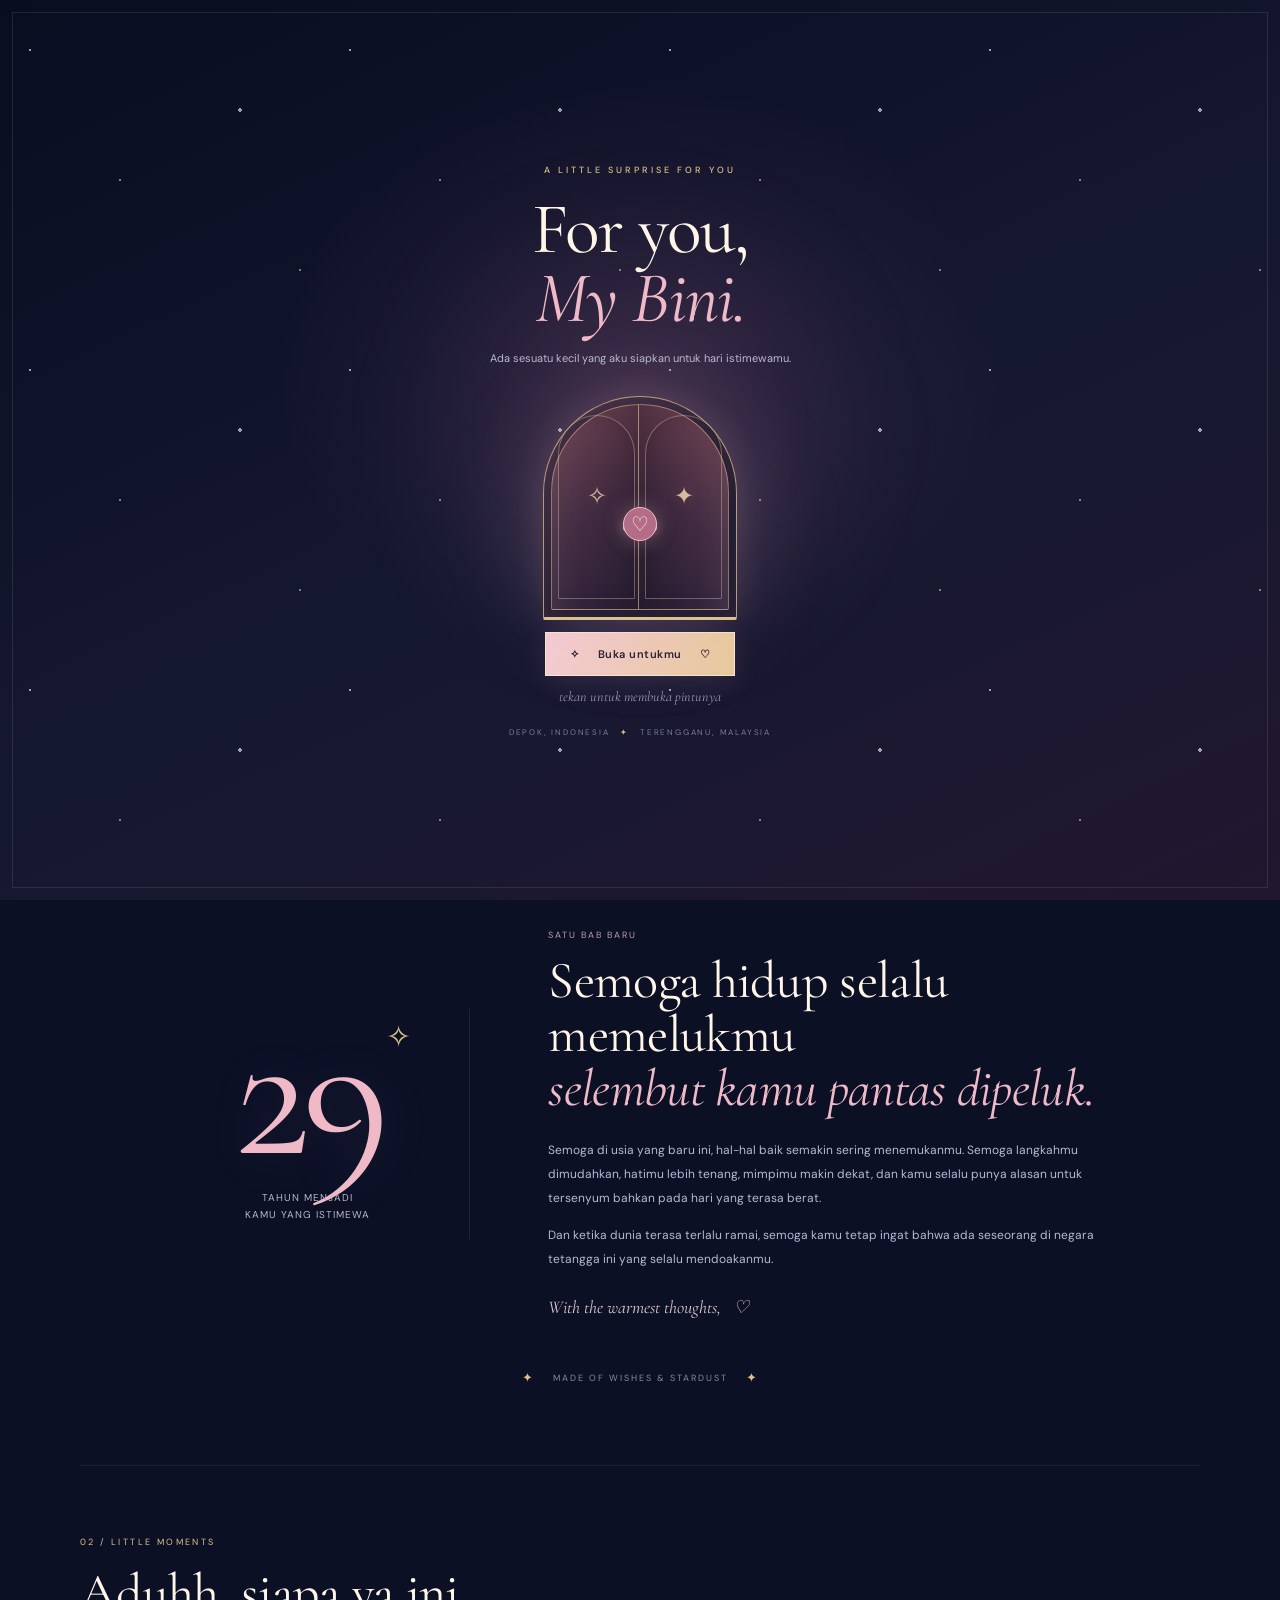
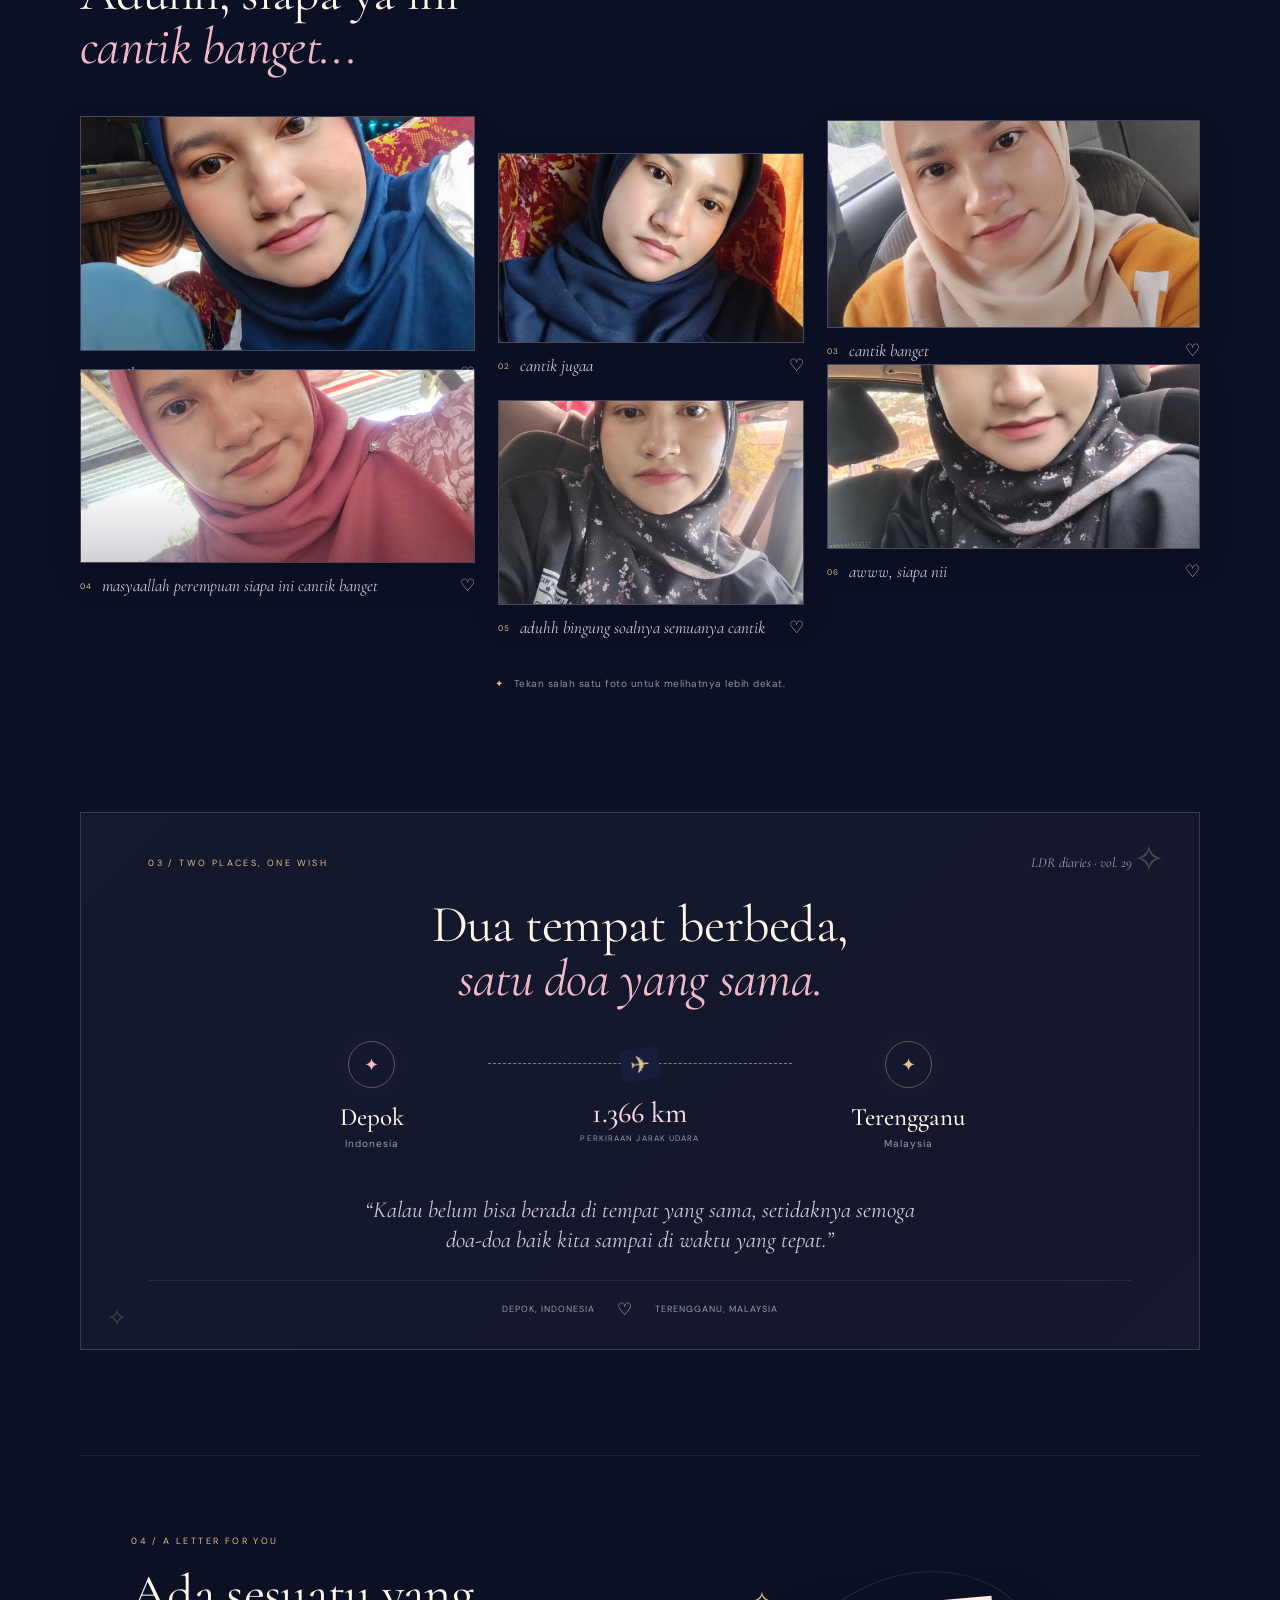
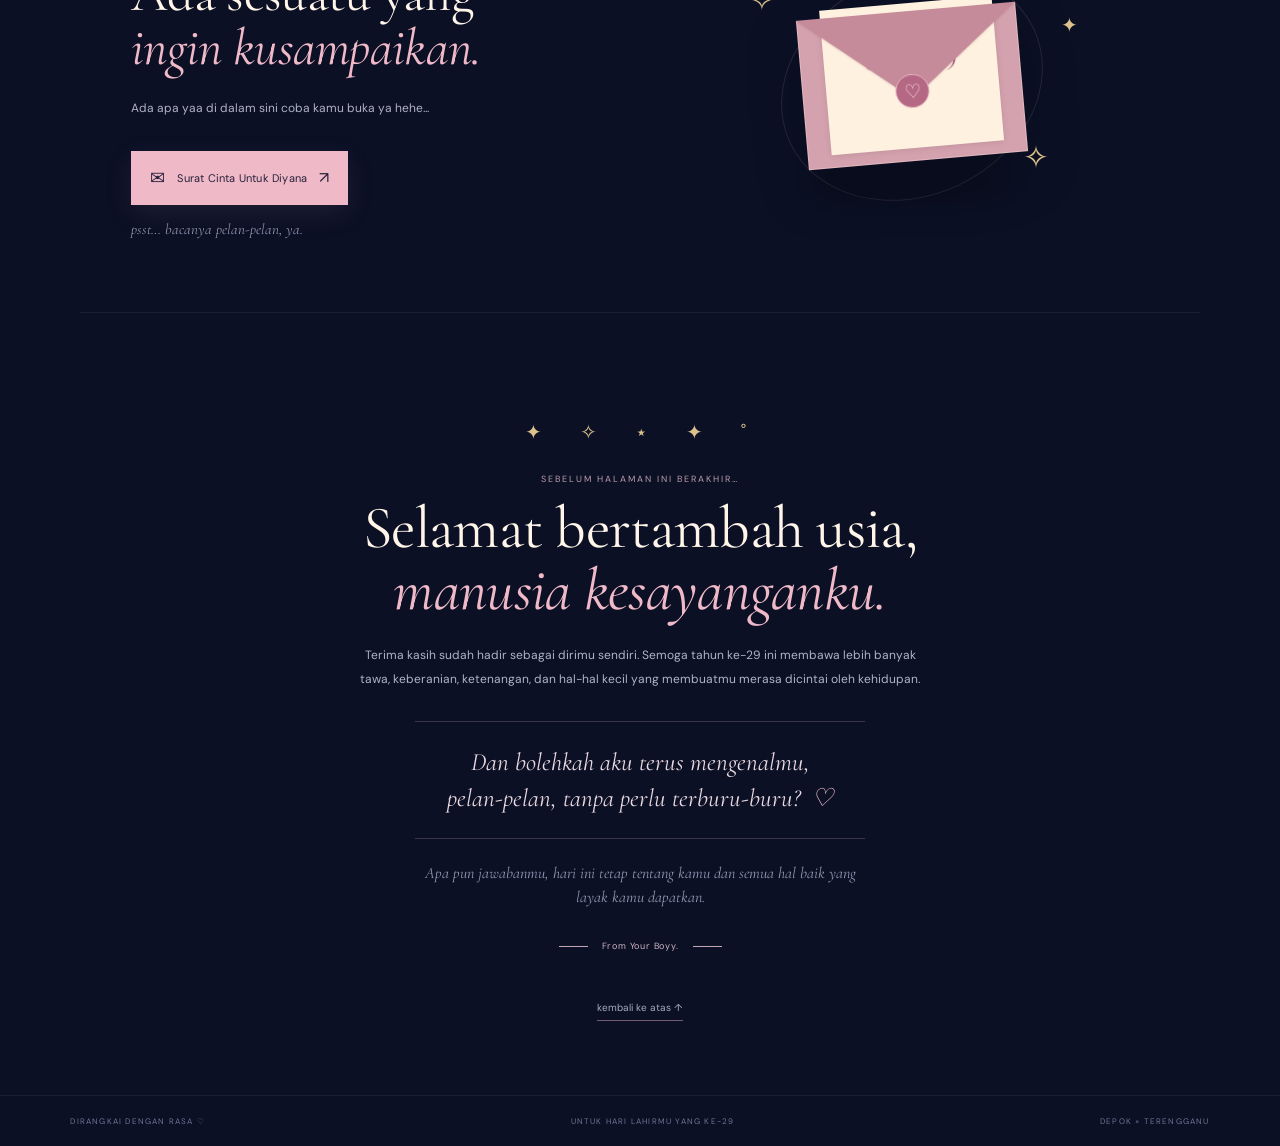
==== commit a0518220: "Update index.html" ====
--- a/index.html
+++ b/index.html
@@ -84,7 +84,7 @@
   <main>
     <section class="hero section-wrap" id="home">
       <div class="hero-copy">
-        <p class="eyebrow"><span class="eyebrow-line"></span> 19 — sebuah hari yang istimewa <span class="eyebrow-line"></span></p>
+        <p class="eyebrow"><span class="eyebrow-line"></span> 25 — sebuah hari yang istimewa <span class="eyebrow-line"></span></p>
         <p class="hero-overline">Untuk seseorang yang sangat special,</p>
         <h1>Selamat ulang tahun,<br><em>Sayang.</em></h1>
         <p class="hero-subtitle">it's your day. Dan dari tempat yang jauh ini, ada seorang laki-laki yang diam-diam ikut bersyukur karena semesta pernah mempertemukan kita.</p>
@@ -116,10 +116,10 @@
       <div class="wish-grid">
         <div class="wish-number"><span class="number-29">29</span><span class="number-caption">tahun menjadi<br>kamu yang istimewa</span><span class="number-spark">✧</span></div>
         <div class="wish-copy">
-          <p class="small-label">Satu tahun lagi, satu bab baru</p>
+          <p class="small-label">Satu bab baru</p>
           <h2>Semoga hidup selalu memelukmu<br><em>selembut kamu pantas dipeluk.</em></h2>
           <p>Semoga di usia yang baru ini, hal-hal baik semakin sering menemukanmu. Semoga langkahmu dimudahkan, hatimu lebih tenang, mimpimu makin dekat, dan kamu selalu punya alasan untuk tersenyum bahkan pada hari yang terasa berat.</p>
-          <p>Dan ketika dunia terasa terlalu ramai, semoga kamu tetap ingat bahwa ada seseorang di negara tetangga ini yang mendoakanmu diam-diam, dengan tulus.</p>
+          <p>Dan ketika dunia terasa terlalu ramai, semoga kamu tetap ingat bahwa ada seseorang di negara tetangga ini yang selalu mendoakanmu.</p>
           <div class="wish-signoff">With the warmest thoughts, <span>♡</span></div>
         </div>
       </div>
@@ -208,7 +208,7 @@
         <p>Aku berharap kamu selalu dikelilingi hal-hal yang membuatmu bahagia, orang-orang yang tulus menyayangimu, dan kesempatan-kesempatan baik yang selama ini kamu tunggu.</p>
         <p>Aku tahu, dari Indonesia ke Malaysia ada jarak yang nggak bisa begitu saja dihilangkan. Ada waktu yang nggak selalu sama, ada rindu yang kadang cuma bisa disampaikan lewat pesan, dan ada momen ketika kehadiran secara langsung terasa jauh sekali. Tapi hari ini, lewat halaman kecil ini, aku ingin kamu tahu bahwa aku ikut senang bisa mengenalmu.</p>
         <p>Aku suka caramu menjadi dirimu sendiri. Mungkin aku belum tahu semua cerita tentangmu, belum mengenal semua sisi yang kamu simpan, dan tentu masih banyak hal yang bisa kupelajari tentang kamu. Justru itu yang membuatku ingin mengenalmu lebih jauh bukan dengan terburu-buru, melainkan dengan cara yang nyaman untuk kita berdua.</p>
-        <p>Di harimu ini, semoga kamu nggak terlalu keras pada diri sendiri. Kamu nggak harus selalu kuat, nggak harus selalu punya jawaban, dan nggak perlu membandingkan perjalananmu dengan siapa pun. Kamu boleh beristirahat. Kamu boleh mengubah rencana. Kamu boleh memilih hal-hal yang membuat hati kamu tenang. Semoga kamu selalu ingat betapa berharganya dirimu, bahkan pada hari ketika kamu sendiri sulit melihatnya.</p>
+        <p>Di harimu ini, semoga kamu nggak terlalu keras pada diri sendiri. Kamu nggak harus selalu kuat, nggak harus selalu punya jawaban, dan nggak perlu membandingkan perjalananmu dengan siapa pun. Kamu boleh beristirahat. Kamu boleh mengubah rencana. Kamu boleh memilih hal-hal yang membuat hati kamu tenang. Semoga kamu selalu ingat betapa berharganya dirimu.</p>
         <p>Kalau suatu saat kamu lelah, semoga ada tempat untuk bercerita. Kalau suatu hari kamu meragukan diri sendiri, semoga kamu menemukan alasan untuk mencoba lagi. Dan kalau hari ini kamu meniup lilin, semoga salah satu harapanmu adalah untuk lebih bahagia karena kamu benar-benar pantas mendapatkannya.</p>
         <p>Aku nggak akan menjanjikan hal-hal besar hanya agar terdengar indah. Untuk sekarang, aku cukup ingin hadir dengan tulus, mendengarkanmu, mendukung hal-hal baik yang kamu perjuangkan, dan ikut tersenyum setiap kali ada kabar bahagia darimu. Biar waktu yang mengajarkan kita akan menjadi apa cerita ini nanti.</p>
         <p>Selamat ulang tahun, Sayang. Semoga Allah selalu melindungimu, hari ini dan seterusnya. Jaga diri baik-baik di sana, ya. Sampai jarak suatu hari terasa lebih dekat, aku titipkan doa dan sedikit rasa hangat dari sini.</p>
